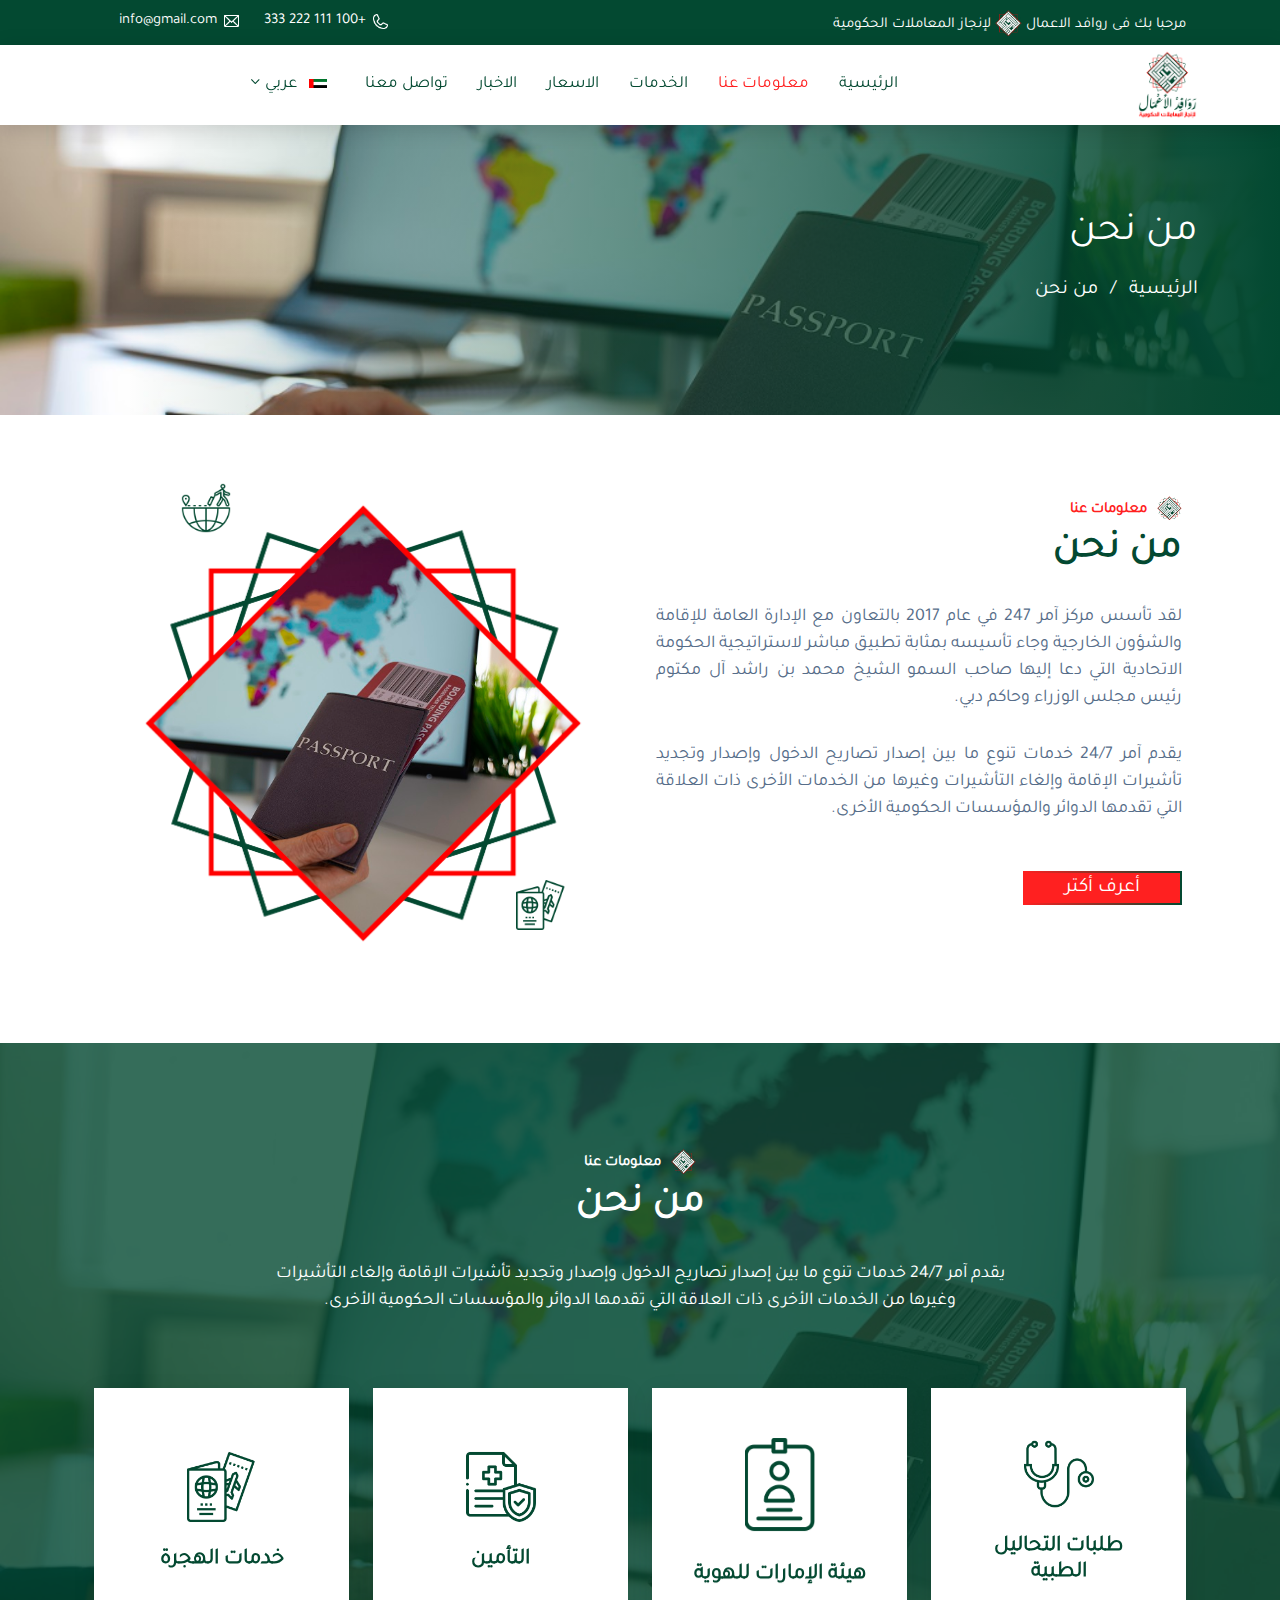
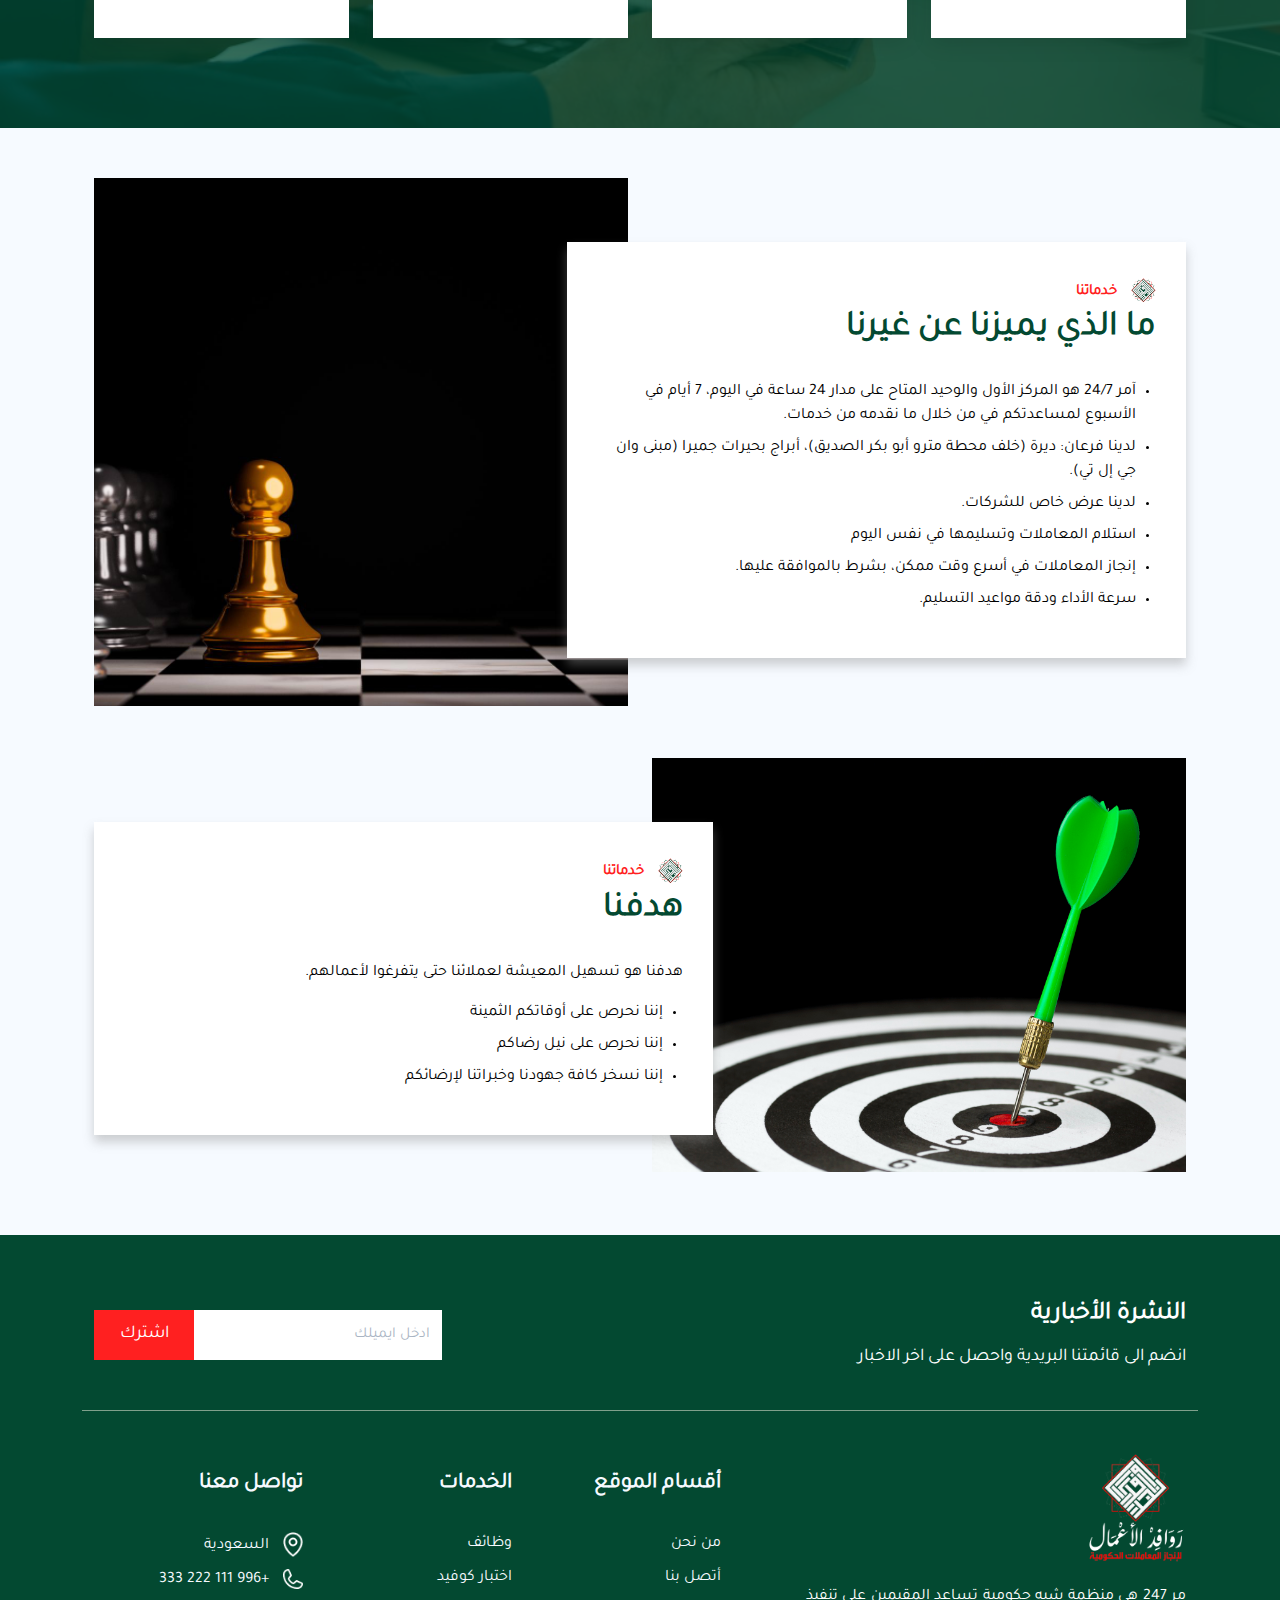
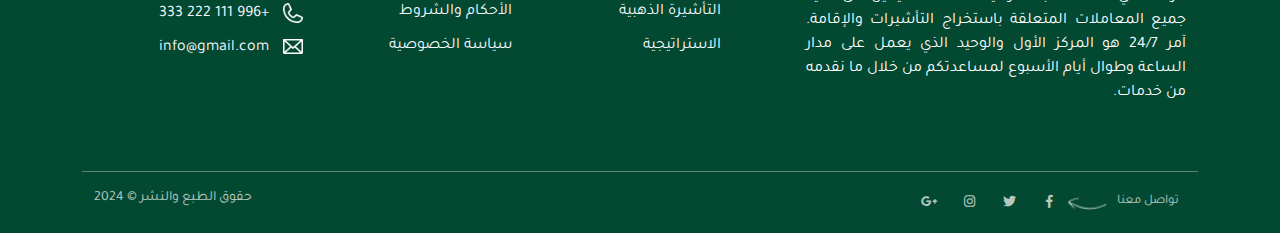
==== about_us.html @ d95cd93e "news , about, sevices and prices  pages" ====
<!DOCTYPE html>
<html lang="ar" dir="rtl">

<head>
    <meta charset="utf-8" />
    <meta http-equiv="X-UA-Compatible" content="IE=edge" />
    <meta name="viewport" content="width=device-width, initial-scale=1" />
    <title> روافد الاعمال | لإنجاز المعاملات الحكومية</title>
    <link rel="shortcut icon" href="assets/images/logo/short-logo.png" />

    <link href="assets/css/bootstrap.min.css" rel="stylesheet" />
    <link href="assets/css/owl.carousel.css" rel="stylesheet" />
    <link href="assets/css/owl.theme.css" rel="stylesheet" />
    <link href="assets/css/owl.transitions.css" rel="stylesheet" />
    <link href="assets/css/all.min.css" rel="stylesheet" />
    <link href="assets/css/animation.css" rel="stylesheet" />

    <link href="assets/css/slider.css" rel="stylesheet" />
    <link href="assets/css/global.css" rel="stylesheet" />
    <link href="assets/css/style.css" rel="stylesheet" />

</head>

<body>
    <!--  header  -->
    <nav class="navbar p-0">
        <div class="top_header">
            <div class="container">
                <div class="row m-0">
                    <div class="col-lg-6 col-md-6">
                        <h4>مرحبا بك فى روافد الاعمال <img src="assets/images/logo/short-logo.png" width="27px" />
                            لإنجاز المعاملات الحكومية</h4>
                    </div>
                    <div class="col-lg-6 col-md-6 contact_header">
                        <ul>
                            <li><a href="tel:+112233445566"><img src="assets/images/icons/phone.png" alt=""> +100 111
                                    222 333 </a></li>
                            <li><a href="mailto:info@gmail.com"><img src="assets/images/icons/envelop.png" alt="">
                                    info@gmail.com </a></li>
                        </ul>
                    </div>
                </div>
            </div>
        </div>
        <div class="col-md-12 navbar-expand-lg sps sps--abv">
            <div class="container p-0">
                <div class="row m-0 align-items-center">
                    <div class="col-12">
                        <button class="navbar-toggler" type="button" data-bs-toggle="collapse"
                            data-bs-target="#navbarNavAltMarkup" aria-controls="navbarSupportedContent"
                            aria-expanded="false" aria-label="Toggle navigation">
                            <span class="navbar-toggler-icon"></span>
                            <span class="navbar-toggler-icon"></span>
                            <span class="navbar-toggler-icon"></span>
                        </button>
                    </div>
                    <div class="col-md-3">
                        <a class="navbar-brand p-0" href="index.html">
                            <img src="assets/images/logo/logo.png" alt="logo" class="logo" />
                        </a>
                    </div>
                    <div class="col-md-9">
                        <div class="collapse navbar-collapse" id="navbarNavAltMarkup">
                            <ul class="navbar-nav">
                                <li class="nav-item">
                                    <a class="nav-link" href="index.html">الرئيسية</a>
                                </li>
                                <li class="nav-item">
                                    <a class="nav-link active" href="about_us.html"> معلومات عنا </a>
                                </li>
                                <li class="nav-item">
                                    <a class="nav-link" href="services.html"> الخدمات </a>
                                </li>
                                <!-- <li class="nav-item">
                                    <a class="nav-link dropdown-toggle" href="services.html" id="navbarDropdown" role="button" aria-haspopup="true" aria-expanded="false">الخدمات</a>
                                    <div class="dropdown-menu p-0" aria-labelledby="navbarDropdown">
                                        <a class="dropdown-item" href="services_category.html">الفئات </a>
                                        <a class="dropdown-item" href="services_category.html">تفاصيل الخدمة </a>
                                    </div>
                                </li> -->
                                <li class="nav-item">
                                    <a class="nav-link" href="prices.html">الاسعار </a>
                                </li>
                                <li class="nav-item">
                                    <a class="nav-link" href="news.html">الاخبار </a>
                                </li>
                                <li class="nav-item">
                                    <a class="nav-link" href="contact.html">تواصل معنا </a>
                                </li>
                                <li class="nav-item">
                                    <a class="nav-link dropdown-toggle" href="services.html" id="navbarDropdown"
                                        role="button" aria-haspopup="true" aria-expanded="false"><img
                                            src="assets/images/ar.png" class="mx-2" width="18px"> عربي</a>
                                    <div class="dropdown-menu p-0" aria-labelledby="navbarDropdown">
                                        <a class="dropdown-item" href=""> <img src="assets/images/ar.png" class="mx-2"
                                                width="18px"> عربي </a>
                                        <a class="dropdown-item" href=""> <img src="assets/images/en.png" class="mx-2"
                                                width="18px"> En </a>
                                    </div>
                                </li>
                            </ul>
                        </div>
                    </div>
                </div>
            </div>
        </div>
    </nav>
    <!-- banner -->
    <section class="banner">
        <div class="container">
            <div class=" text">
                <div class="col-12">
                    <h3>من نحن</h3>
                    <ul>
                        <li><a href="/">الرئيسية</a></li>
                        <li class="px-2">/</li>
                        <li>من نحن</li>
                    </ul>
                </div>
            </div>
        </div>
    </section>
    <!--  about_us -->
    <section class="about_us pt-70 pb-50 wow fadeInUp">
        <div class="container">
            <div class="row m-0 align-items-center">
                <div class="col-lg-6 col-md-7 px-3 Description mb-20">
                    <h6 class="sub_title"> <img src="assets/images/logo/short-logo.png" width="25px" alt="">معلومات عنا
                    </h6>
                    <h3 class="title">من نحن</h3>
                    <p class="text">لقد تأسس مركز آمر 247 في عام 2017 بالتعاون مع الإدارة العامة للإقامة والشؤون
                        الخارجية وجاء تأسيسه بمثابة تطبيق مباشر لاستراتيجية الحكومة الاتحادية التي دعا إليها صاحب السمو
                        الشيخ محمد بن راشد آل مكتوم رئيس مجلس الوزراء وحاكم دبي. </p>
                    <p class="text">يقدم آمر 24/7 خدمات تنوع ما بين إصدار تصاريح الدخول وإصدار وتجديد تأشيرات الإقامة
                        وإلغاء التأشيرات وغيرها من الخدمات الأخرى ذات العلاقة التي تقدمها الدوائر والمؤسسات الحكومية
                        الأخرى.</p>
                    <div class="col-12 p-0 mt-50 mb-30">
                        <a class="btn-color" href="">أعرف أكتر</a>
                    </div>
                </div>
                <div class="col-lg-6 col-md-5 px-4 text-center">
                    <div class="image_about">
                        <div class="banner_shape">
                            <img src="assets/images/icons/immigrant.png" alt="shape image">
                        </div>
                        <div class="banner_shape2">
                            <img src="assets/images/icons/passport.png" alt="shape image">
                        </div>
                        <!-- <div class="all" style="position: relative;">
                            <div class="about-two__image">
                                <img src="assets/images/home/about1.jpg" width="100%" class="img" alt="about">
                            </div>
                            <img src="assets/images/home/fram.png" class="frame_logo" width="100%" alt="">
                        </div> -->

                        <div class="image_logo">
                            <img src="assets/images/home/fram.png" class="frame_logo" width="100%" alt="">

                        </div>
                    </div>

                </div>
            </div>
        </div>
    </section>
    <!-- what_we_do -->
    <section class="what_we_do mt-40">
        <div class="container">
            <div class="row m-0">
                <div class="col-12 text-center">
                    <h6 class="sub_title"> <img src="assets/images/logo/short-logo.png" width="25px" alt="">معلومات عنا
                    </h6>
                    <h3 class="title text-center">من نحن</h3>
                    <p class="text text-center">يقدم آمر 24/7 خدمات تنوع ما بين إصدار تصاريح الدخول وإصدار وتجديد
                        تأشيرات الإقامة وإلغاء التأشيرات وغيرها من الخدمات الأخرى ذات العلاقة التي تقدمها الدوائر
                        والمؤسسات الحكومية الأخرى.</p>
                </div>
            </div>
            <div class="row m-0 mt-40">
                <div class="col-md-3 col-sm-6 col-12 mb-20">
                    <div class="flip-box">
                        <div class="flip-box__layer flip-box__front">
                            <div class="flip-box__layer__overlay">
                                <div class="flip-box__layer__inner">
                                    <img src="assets/images/icons/stethoscope.png" alt="">
                                    <h3 class="flip-box__layer__title"> طلبات التحاليل الطبية </h3>
                                </div>
                            </div>
                        </div>
                        <div class="flip-box__layer flip-box__back">
                            <div class="flip-box__layer__overlay">
                                <div class="flip-box__layer__inner">
                                    <p>
                                        طلبات التحاليل الطبية طلبات التحاليل الطبية طلبات التحاليل الطبية طلبات التحاليل
                                        الطبية
                                    </p>
                                </div>
                            </div>
                        </div>
                    </div>
                </div>
                <div class="col-md-3 col-sm-6 col-12 mb-20">
                    <div class="flip-box">
                        <div class="flip-box__layer flip-box__front">
                            <div class="flip-box__layer__overlay">
                                <div class="flip-box__layer__inner">
                                    <img src="assets/images/icons/identification.png" alt="">
                                    <h3 class="flip-box__layer__title"> هيئة الإمارات للهوية </h3>
                                </div>
                            </div>
                        </div>
                        <div class="flip-box__layer flip-box__back">
                            <div class="flip-box__layer__overlay">
                                <div class="flip-box__layer__inner">
                                    <p>هيئة الإمارات للهوية هيئة الإمارات للهويةهيئة الإمارات للهوية هيئة الإمارات
                                        للهوية هيئة الإمارات للهوية</p>
                                </div>
                            </div>
                        </div>
                    </div>
                </div>
                <div class="col-md-3 col-sm-6 col-12 mb-20">
                    <div class="flip-box">
                        <div class="flip-box__layer flip-box__front">
                            <div class="flip-box__layer__overlay">
                                <div class="flip-box__layer__inner">
                                    <img src="assets/images/icons/health-insurance.png" alt="">
                                    <h3 class="flip-box__layer__title"> التأمين </h3>
                                </div>
                            </div>
                        </div>
                        <div class="flip-box__layer flip-box__back">
                            <div class="flip-box__layer__overlay">
                                <div class="flip-box__layer__inner">
                                    <p>التأمينالتأمين التأمين التأمين التأمين التأمين التأمين التأمين</p>
                                </div>
                            </div>
                        </div>
                    </div>
                </div>
                <div class="col-md-3 col-sm-6 col-12 mb-20">
                    <div class="flip-box">
                        <div class="flip-box__layer flip-box__front">
                            <div class="flip-box__layer__overlay">
                                <div class="flip-box__layer__inner">
                                    <img src="assets/images/icons/passport.png" alt="">
                                    <h3 class="flip-box__layer__title">خدمات الهجرة</h3>
                                </div>
                            </div>
                        </div>
                        <div class="flip-box__layer flip-box__back">
                            <div class="flip-box__layer__overlay">
                                <div class="flip-box__layer__inner">
                                    <p>خدمات الهجرة خدمات الهجرة خدمات الهجرة خدمات الهجرة خدمات الهجرة خدمات الهجرة</p>
                                </div>
                            </div>
                        </div>
                    </div>
                </div>
            </div>
        </div>
    </section>
     <!--  delivery_service -->
     <section class="delivery_service right pt-50 pb-50">
        <div class="container">
            <div class="row m-0">
                <div class="col-md-6 ">
                    <div class="text_side">
                        <h6 class="sub_title"><img src="assets/images/logo/short-logo.png" width="25px" alt=""> خدماتنا
                        </h6>
                        <h3 class="title">ما الذي يميزنا عن غيرنا</h3>
                        <ul>
                            <li>آمر 24/7 هو المركز الأول والوحيد المتاح على مدار 24 ساعة في اليوم، 7 أيام في الأسبوع لمساعدتكم في من خلال ما نقدمه من خدمات.</li>
                            <li> لدينا فرعان: ديرة (خلف محطة مترو أبو بكر الصديق)، أبراج بحيرات جميرا (مبنى وان جي إل تي). </li>
                            <li> لدينا عرض خاص للشركات.  </li>
                            <li> استلام المعاملات وتسليمها في نفس اليوم </li>
                            <li>إنجاز المعاملات في أسرع وقت ممكن، بشرط بالموافقة عليها. </li>
                            <li>سرعة الأداء ودقة مواعيد التسليم.</li>
                        </ul>
                    </div>
                </div>
                <div class="col-md-6 right_img">
                    <img src="assets/images/home/best.jpg" width="100%" alt="">
                </div>
            </div>
        </div>
    </section>
     <!--  Vision  -->
     <section class="delivery_service pt-50 pb-100">
        <div class="container">
            <div class="row m-0">   
                <div class="col-md-6 right_img">
                    <img src="assets/images/home/vision.jpg" width="100%" alt="">
                </div>             
                <div class="col-md-6 ">
                    <div class="text_side">
                        <h6 class="sub_title"><img src="assets/images/logo/short-logo.png" width="25px" alt=""> خدماتنا
                        </h6>
                        <h3 class="title"> هدفنا </h3>
                        <p>هدفنا هو تسهيل المعيشة لعملائنا حتى يتفرغوا لأعمالهم.</p>
                        <ul>
                            <li>إننا نحرص على أوقاتكم الثمينة</li>
                            <li> إننا نحرص على نيل رضاكم </li>
                            <li> إننا نسخر كافة جهودنا وخبراتنا لإرضائكم </li>
                        </ul>
                    </div>
                </div>
            </div>
        </div>
    </section>
    <!-- footer -->
    <footer>
        <div class="container pb-30">
            <div class="row m-0 subscribe">
                <div class="col-lg-6 col-md-6 mt-10">
                    <h3>النشرة الأخبارية</h3>
                    <h6>انضم الى قائمتنا البريدية واحصل على اخر الاخبار</h6>
                </div>
                <div class="col-lg-4 col-md-6">
                    <form action="">
                        <div class="form-group d-flex align-items-center">
                            <input type="email" class="form-control" placeholder="ادخل ايميلك">
                            <input type="submit" name="" id="" class="submit_btn" value="اشترك">
                        </div>
                    </form>
                </div>
            </div>
            <div class="row m-0 pt-40">
                <div class="col-lg-5 col-12 box">
                    <img src="assets/images/logo/logo-wh.png" class="mb-20" width="100px" alt="footer_logo" />
                    <p>مر 247 هي منظمة شبه حكومية تساعد المقيمين على تنفيذ جميع المعاملات المتعلقة باستخراج التأشيرات
                        والإقامة. آمر 24/7 هو المركز الأول والوحيد الذي يعمل على مدار الساعة وطوال أيام الأسبوع
                        لمساعدتكم من خلال ما نقدمه من خدمات. </p>
                </div>
                <div class="col-lg-7 col-12 row">
                    <div class="box col-md-4 mt-20">
                        <h4>أقسام الموقع</h4>
                        <ul class="list-unstyled">
                            <li><a href="#">من نحن </a></li>
                            <li><a href="#"> أتصل بنا </a></li>
                            <li><a href="">التأشيرة الذهبية </a></li>
                            <li><a href=""> الاستراتيجية </a></li>
                        </ul>
                    </div>
                    <div class="box col-md-4 mt-20">
                        <h4> الخدمات </h4>
                        <ul class="list-unstyled">
                            <li><a href="#"> وظائف </a></li>
                            <li><a href="#">اختبار كوفيد </a></li>
                            <li><a href="">الأحكام والشروط </a></li>
                            <li><a href="">سياسة الخصوصية </a></li>
                        </ul>
                    </div>
                    <div class="col-md-4 box mt-20">
                        <h4> تواصل معنا </h4>
                        <ul class=" list-unstyled">
                            <li>
                                <a href="" target="_blank"><img src="assets/images/icons/location.png" width="20px"
                                        alt=""> السعودية</a>
                            </li>
                            <li>
                                <a href="" target="_blank"><img src="assets/images/icons/phone.png" width="20px" alt="">
                                    +996 111 222 333</a>
                            </li>
                            <li>
                                <a href="" target="_blank"><img src="assets/images/icons/phone.png" width="20px" alt="">
                                    +996 111 222 333</a>
                            </li>
                            <li>
                                <a href="" target="_blank"><img src="assets/images/icons/envelop.png" width="20px" s
                                        alt=""> info@gmail.com</a>
                            </li>
                        </ul>
                    </div>
                </div>
            </div>
        </div>
        <div class="container">
            <div class="row m-0 copy-right">
                <div class="col-md-6">
                    <p>تواصل معنا </p>
                    <ul class="list-social m-0">
                        <li class="icon facebook-icon">
                            <a href="" target="_blank"><i class="fab fa-facebook-f"></i></a>
                        </li>
                        <li class="icon twitter-icon">
                            <a href="" target="_blank"><i class="fab fa-twitter"></i></a>
                        </li>
                        <li class="icon instagram-icon">
                            <a href="" target="_blank"><i class="fab fa-instagram"></i></a>
                        </li>
                        <li class="icon google-icon">
                            <a href=""><i class="fab fa-google-plus-g"></i></a>
                        </li>
                    </ul>
                </div>
                <div class="col-md-6 text-end">
                    <span> حقوق الطبع والنشر © 2024</span>
                </div>
            </div>
        </div>
    </footer>


    <script src="assets/js/jquery-3.6.4.min.js"></script>
    <script src="assets/js/popper.js"></script>
    <script src="assets/js/bootstrap.min.js"></script>
    <script src="assets/js/owl.carousel.min.js"></script>
    <script src="assets/js/scrollPosStyler.min.js"></script>
    <!-- animation -->
    <script src="assets/js/wow.min.js"></script>
    <script src="assets/js/custom.js"></script>



</body>

</html>
---- assets/css/animation.css ----
@charset "UTF-8";/*!
Animate.css - http://daneden.me/animate
Licensed under the MIT license - http://opensource.org/licenses/MIT

Copyright (c) 2013 Daniel Eden
*/.animated{-webkit-animation-duration:1s;animation-duration:1s;-webkit-animation-fill-mode:both;animation-fill-mode:both}.animated.infinite{-webkit-animation-iteration-count:infinite;animation-iteration-count:infinite}.animated.hinge{-webkit-animation-duration:2s;animation-duration:2s}@-webkit-keyframes bounce{0%,100%,20%,53%,80%{-webkit-transition-timing-function:cubic-bezier(0.215,.61,.355,1);transition-timing-function:cubic-bezier(0.215,.61,.355,1);-webkit-transform:translate3d(0,0,0);transform:translate3d(0,0,0)}40%,43%{-webkit-transition-timing-function:cubic-bezier(0.755,.050,.855,.060);transition-timing-function:cubic-bezier(0.755,.050,.855,.060);-webkit-transform:translate3d(0,-30px,0);transform:translate3d(0,-30px,0)}70%{-webkit-transition-timing-function:cubic-bezier(0.755,.050,.855,.060);transition-timing-function:cubic-bezier(0.755,.050,.855,.060);-webkit-transform:translate3d(0,-15px,0);transform:translate3d(0,-15px,0)}90%{-webkit-transform:translate3d(0,-4px,0);transform:translate3d(0,-4px,0)}}@keyframes bounce{0%,100%,20%,53%,80%{-webkit-transition-timing-function:cubic-bezier(0.215,.61,.355,1);transition-timing-function:cubic-bezier(0.215,.61,.355,1);-webkit-transform:translate3d(0,0,0);-ms-transform:translate3d(0,0,0);transform:translate3d(0,0,0)}40%,43%{-webkit-transition-timing-function:cubic-bezier(0.755,.050,.855,.060);transition-timing-function:cubic-bezier(0.755,.050,.855,.060);-webkit-transform:translate3d(0,-30px,0);-ms-transform:translate3d(0,-30px,0);transform:translate3d(0,-30px,0)}70%{-webkit-transition-timing-function:cubic-bezier(0.755,.050,.855,.060);transition-timing-function:cubic-bezier(0.755,.050,.855,.060);-webkit-transform:translate3d(0,-15px,0);-ms-transform:translate3d(0,-15px,0);transform:translate3d(0,-15px,0)}90%{-webkit-transform:translate3d(0,-4px,0);-ms-transform:translate3d(0,-4px,0);transform:translate3d(0,-4px,0)}}.bounce{-webkit-animation-name:bounce;animation-name:bounce;-webkit-transform-origin:center bottom;-ms-transform-origin:center bottom;transform-origin:center bottom}@-webkit-keyframes flash{0%,100%,50%{opacity:1}25%,75%{opacity:0}}@keyframes flash{0%,100%,50%{opacity:1}25%,75%{opacity:0}}.flash{-webkit-animation-name:flash;animation-name:flash}@-webkit-keyframes pulse{0%{-webkit-transform:scale3d(1,1,1);transform:scale3d(1,1,1)}50%{-webkit-transform:scale3d(1.05,1.05,1.05);transform:scale3d(1.05,1.05,1.05)}100%{-webkit-transform:scale3d(1,1,1);transform:scale3d(1,1,1)}}@keyframes pulse{0%{-webkit-transform:scale3d(1,1,1);-ms-transform:scale3d(1,1,1);transform:scale3d(1,1,1)}50%{-webkit-transform:scale3d(1.05,1.05,1.05);-ms-transform:scale3d(1.05,1.05,1.05);transform:scale3d(1.05,1.05,1.05)}100%{-webkit-transform:scale3d(1,1,1);-ms-transform:scale3d(1,1,1);transform:scale3d(1,1,1)}}.pulse{-webkit-animation-name:pulse;animation-name:pulse}@-webkit-keyframes rubberBand{0%{-webkit-transform:scale3d(1,1,1);transform:scale3d(1,1,1)}30%{-webkit-transform:scale3d(1.25,.75,1);transform:scale3d(1.25,.75,1)}40%{-webkit-transform:scale3d(0.75,1.25,1);transform:scale3d(0.75,1.25,1)}50%{-webkit-transform:scale3d(1.15,.85,1);transform:scale3d(1.15,.85,1)}65%{-webkit-transform:scale3d(.95,1.05,1);transform:scale3d(.95,1.05,1)}75%{-webkit-transform:scale3d(1.05,.95,1);transform:scale3d(1.05,.95,1)}100%{-webkit-transform:scale3d(1,1,1);transform:scale3d(1,1,1)}}@keyframes rubberBand{0%{-webkit-transform:scale3d(1,1,1);-ms-transform:scale3d(1,1,1);transform:scale3d(1,1,1)}30%{-webkit-transform:scale3d(1.25,.75,1);-ms-transform:scale3d(1.25,.75,1);transform:scale3d(1.25,.75,1)}40%{-webkit-transform:scale3d(0.75,1.25,1);-ms-transform:scale3d(0.75,1.25,1);transform:scale3d(0.75,1.25,1)}50%{-webkit-transform:scale3d(1.15,.85,1);-ms-transform:scale3d(1.15,.85,1);transform:scale3d(1.15,.85,1)}65%{-webkit-transform:scale3d(.95,1.05,1);-ms-transform:scale3d(.95,1.05,1);transform:scale3d(.95,1.05,1)}75%{-webkit-transform:scale3d(1.05,.95,1);-ms-transform:scale3d(1.05,.95,1);transform:scale3d(1.05,.95,1)}100%{-webkit-transform:scale3d(1,1,1);-ms-transform:scale3d(1,1,1);transform:scale3d(1,1,1)}}.rubberBand{-webkit-animation-name:rubberBand;animation-name:rubberBand}@-webkit-keyframes shake{0%,100%{-webkit-transform:translate3d(0,0,0);transform:translate3d(0,0,0)}10%,30%,50%,70%,90%{-webkit-transform:translate3d(-10px,0,0);transform:translate3d(-10px,0,0)}20%,40%,60%,80%{-webkit-transform:translate3d(10px,0,0);transform:translate3d(10px,0,0)}}@keyframes shake{0%,100%{-webkit-transform:translate3d(0,0,0);-ms-transform:translate3d(0,0,0);transform:translate3d(0,0,0)}10%,30%,50%,70%,90%{-webkit-transform:translate3d(-10px,0,0);-ms-transform:translate3d(-10px,0,0);transform:translate3d(-10px,0,0)}20%,40%,60%,80%{-webkit-transform:translate3d(10px,0,0);-ms-transform:translate3d(10px,0,0);transform:translate3d(10px,0,0)}}.shake{-webkit-animation-name:shake;animation-name:shake}@-webkit-keyframes swing{20%{-webkit-transform:rotate3d(0,0,1,15deg);transform:rotate3d(0,0,1,15deg)}40%{-webkit-transform:rotate3d(0,0,1,-10deg);transform:rotate3d(0,0,1,-10deg)}60%{-webkit-transform:rotate3d(0,0,1,5deg);transform:rotate3d(0,0,1,5deg)}80%{-webkit-transform:rotate3d(0,0,1,-5deg);transform:rotate3d(0,0,1,-5deg)}100%{-webkit-transform:rotate3d(0,0,1,0deg);transform:rotate3d(0,0,1,0deg)}}@keyframes swing{20%{-webkit-transform:rotate3d(0,0,1,15deg);-ms-transform:rotate3d(0,0,1,15deg);transform:rotate3d(0,0,1,15deg)}40%{-webkit-transform:rotate3d(0,0,1,-10deg);-ms-transform:rotate3d(0,0,1,-10deg);transform:rotate3d(0,0,1,-10deg)}60%{-webkit-transform:rotate3d(0,0,1,5deg);-ms-transform:rotate3d(0,0,1,5deg);transform:rotate3d(0,0,1,5deg)}80%{-webkit-transform:rotate3d(0,0,1,-5deg);-ms-transform:rotate3d(0,0,1,-5deg);transform:rotate3d(0,0,1,-5deg)}100%{-webkit-transform:rotate3d(0,0,1,0deg);-ms-transform:rotate3d(0,0,1,0deg);transform:rotate3d(0,0,1,0deg)}}.swing{-webkit-transform-origin:top center;-ms-transform-origin:top center;transform-origin:top center;-webkit-animation-name:swing;animation-name:swing}@-webkit-keyframes tada{0%{-webkit-transform:scale3d(1,1,1);transform:scale3d(1,1,1)}10%,20%{-webkit-transform:scale3d(.9,.9,.9) rotate3d(0,0,1,-3deg);transform:scale3d(.9,.9,.9) rotate3d(0,0,1,-3deg)}30%,50%,70%,90%{-webkit-transform:scale3d(1.1,1.1,1.1) rotate3d(0,0,1,3deg);transform:scale3d(1.1,1.1,1.1) rotate3d(0,0,1,3deg)}40%,60%,80%{-webkit-transform:scale3d(1.1,1.1,1.1) rotate3d(0,0,1,-3deg);transform:scale3d(1.1,1.1,1.1) rotate3d(0,0,1,-3deg)}100%{-webkit-transform:scale3d(1,1,1);transform:scale3d(1,1,1)}}@keyframes tada{0%{-webkit-transform:scale3d(1,1,1);-ms-transform:scale3d(1,1,1);transform:scale3d(1,1,1)}10%,20%{-webkit-transform:scale3d(.9,.9,.9) rotate3d(0,0,1,-3deg);-ms-transform:scale3d(.9,.9,.9) rotate3d(0,0,1,-3deg);transform:scale3d(.9,.9,.9) rotate3d(0,0,1,-3deg)}30%,50%,70%,90%{-webkit-transform:scale3d(1.1,1.1,1.1) rotate3d(0,0,1,3deg);-ms-transform:scale3d(1.1,1.1,1.1) rotate3d(0,0,1,3deg);transform:scale3d(1.1,1.1,1.1) rotate3d(0,0,1,3deg)}40%,60%,80%{-webkit-transform:scale3d(1.1,1.1,1.1) rotate3d(0,0,1,-3deg);-ms-transform:scale3d(1.1,1.1,1.1) rotate3d(0,0,1,-3deg);transform:scale3d(1.1,1.1,1.1) rotate3d(0,0,1,-3deg)}100%{-webkit-transform:scale3d(1,1,1);-ms-transform:scale3d(1,1,1);transform:scale3d(1,1,1)}}.tada{-webkit-animation-name:tada;animation-name:tada}@-webkit-keyframes wobble{0%{-webkit-transform:none;transform:none}15%{-webkit-transform:translate3d(-25%,0,0) rotate3d(0,0,1,-5deg);transform:translate3d(-25%,0,0) rotate3d(0,0,1,-5deg)}30%{-webkit-transform:translate3d(20%,0,0) rotate3d(0,0,1,3deg);transform:translate3d(20%,0,0) rotate3d(0,0,1,3deg)}45%{-webkit-transform:translate3d(-15%,0,0) rotate3d(0,0,1,-3deg);transform:translate3d(-15%,0,0) rotate3d(0,0,1,-3deg)}60%{-webkit-transform:translate3d(10%,0,0) rotate3d(0,0,1,2deg);transform:translate3d(10%,0,0) rotate3d(0,0,1,2deg)}75%{-webkit-transform:translate3d(-5%,0,0) rotate3d(0,0,1,-1deg);transform:translate3d(-5%,0,0) rotate3d(0,0,1,-1deg)}100%{-webkit-transform:none;transform:none}}@keyframes wobble{0%{-webkit-transform:none;-ms-transform:none;transform:none}15%{-webkit-transform:translate3d(-25%,0,0) rotate3d(0,0,1,-5deg);-ms-transform:translate3d(-25%,0,0) rotate3d(0,0,1,-5deg);transform:translate3d(-25%,0,0) rotate3d(0,0,1,-5deg)}30%{-webkit-transform:translate3d(20%,0,0) rotate3d(0,0,1,3deg);-ms-transform:translate3d(20%,0,0) rotate3d(0,0,1,3deg);transform:translate3d(20%,0,0) rotate3d(0,0,1,3deg)}45%{-webkit-transform:translate3d(-15%,0,0) rotate3d(0,0,1,-3deg);-ms-transform:translate3d(-15%,0,0) rotate3d(0,0,1,-3deg);transform:translate3d(-15%,0,0) rotate3d(0,0,1,-3deg)}60%{-webkit-transform:translate3d(10%,0,0) rotate3d(0,0,1,2deg);-ms-transform:translate3d(10%,0,0) rotate3d(0,0,1,2deg);transform:translate3d(10%,0,0) rotate3d(0,0,1,2deg)}75%{-webkit-transform:translate3d(-5%,0,0) rotate3d(0,0,1,-1deg);-ms-transform:translate3d(-5%,0,0) rotate3d(0,0,1,-1deg);transform:translate3d(-5%,0,0) rotate3d(0,0,1,-1deg)}100%{-webkit-transform:none;-ms-transform:none;transform:none}}.wobble{-webkit-animation-name:wobble;animation-name:wobble}@-webkit-keyframes bounceIn{0%,100%,20%,40%,60%,80%{-webkit-transition-timing-function:cubic-bezier(0.215,.61,.355,1);transition-timing-function:cubic-bezier(0.215,.61,.355,1)}0%{opacity:0;-webkit-transform:scale3d(.3,.3,.3);transform:scale3d(.3,.3,.3)}20%{-webkit-transform:scale3d(1.1,1.1,1.1);transform:scale3d(1.1,1.1,1.1)}40%{-webkit-transform:scale3d(.9,.9,.9);transform:scale3d(.9,.9,.9)}60%{opacity:1;-webkit-transform:scale3d(1.03,1.03,1.03);transform:scale3d(1.03,1.03,1.03)}80%{-webkit-transform:scale3d(.97,.97,.97);transform:scale3d(.97,.97,.97)}100%{opacity:1;-webkit-transform:scale3d(1,1,1);transform:scale3d(1,1,1)}}@keyframes bounceIn{0%,100%,20%,40%,60%,80%{-webkit-transition-timing-function:cubic-bezier(0.215,.61,.355,1);transition-timing-function:cubic-bezier(0.215,.61,.355,1)}0%{opacity:0;-webkit-transform:scale3d(.3,.3,.3);-ms-transform:scale3d(.3,.3,.3);transform:scale3d(.3,.3,.3)}20%{-webkit-transform:scale3d(1.1,1.1,1.1);-ms-transform:scale3d(1.1,1.1,1.1);transform:scale3d(1.1,1.1,1.1)}40%{-webkit-transform:scale3d(.9,.9,.9);-ms-transform:scale3d(.9,.9,.9);transform:scale3d(.9,.9,.9)}60%{opacity:1;-webkit-transform:scale3d(1.03,1.03,1.03);-ms-transform:scale3d(1.03,1.03,1.03);transform:scale3d(1.03,1.03,1.03)}80%{-webkit-transform:scale3d(.97,.97,.97);-ms-transform:scale3d(.97,.97,.97);transform:scale3d(.97,.97,.97)}100%{opacity:1;-webkit-transform:scale3d(1,1,1);-ms-transform:scale3d(1,1,1);transform:scale3d(1,1,1)}}.bounceIn{-webkit-animation-name:bounceIn;animation-name:bounceIn;-webkit-animation-duration:.75s;animation-duration:.75s}@-webkit-keyframes bounceInDown{0%,100%,60%,75%,90%{-webkit-transition-timing-function:cubic-bezier(0.215,.61,.355,1);transition-timing-function:cubic-bezier(0.215,.61,.355,1)}0%{opacity:0;-webkit-transform:translate3d(0,-3000px,0);transform:translate3d(0,-3000px,0)}60%{opacity:1;-webkit-transform:translate3d(0,25px,0);transform:translate3d(0,25px,0)}75%{-webkit-transform:translate3d(0,-10px,0);transform:translate3d(0,-10px,0)}90%{-webkit-transform:translate3d(0,5px,0);transform:translate3d(0,5px,0)}100%{-webkit-transform:none;transform:none}}@keyframes bounceInDown{0%,100%,60%,75%,90%{-webkit-transition-timing-function:cubic-bezier(0.215,.61,.355,1);transition-timing-function:cubic-bezier(0.215,.61,.355,1)}0%{opacity:0;-webkit-transform:translate3d(0,-3000px,0);-ms-transform:translate3d(0,-3000px,0);transform:translate3d(0,-3000px,0)}60%{opacity:1;-webkit-transform:translate3d(0,25px,0);-ms-transform:translate3d(0,25px,0);transform:translate3d(0,25px,0)}75%{-webkit-transform:translate3d(0,-10px,0);-ms-transform:translate3d(0,-10px,0);transform:translate3d(0,-10px,0)}90%{-webkit-transform:translate3d(0,5px,0);-ms-transform:translate3d(0,5px,0);transform:translate3d(0,5px,0)}100%{-webkit-transform:none;-ms-transform:none;transform:none}}.bounceInDown{-webkit-animation-name:bounceInDown;animation-name:bounceInDown}@-webkit-keyframes bounceInLeft{0%,100%,60%,75%,90%{-webkit-transition-timing-function:cubic-bezier(0.215,.61,.355,1);transition-timing-function:cubic-bezier(0.215,.61,.355,1)}0%{opacity:0;-webkit-transform:translate3d(-3000px,0,0);transform:translate3d(-3000px,0,0)}60%{opacity:1;-webkit-transform:translate3d(25px,0,0);transform:translate3d(25px,0,0)}75%{-webkit-transform:translate3d(-10px,0,0);transform:translate3d(-10px,0,0)}90%{-webkit-transform:translate3d(5px,0,0);transform:translate3d(5px,0,0)}100%{-webkit-transform:none;transform:none}}@keyframes bounceInLeft{0%,100%,60%,75%,90%{-webkit-transition-timing-function:cubic-bezier(0.215,.61,.355,1);transition-timing-function:cubic-bezier(0.215,.61,.355,1)}0%{opacity:0;-webkit-transform:translate3d(-3000px,0,0);-ms-transform:translate3d(-3000px,0,0);transform:translate3d(-3000px,0,0)}60%{opacity:1;-webkit-transform:translate3d(25px,0,0);-ms-transform:translate3d(25px,0,0);transform:translate3d(25px,0,0)}75%{-webkit-transform:translate3d(-10px,0,0);-ms-transform:translate3d(-10px,0,0);transform:translate3d(-10px,0,0)}90%{-webkit-transform:translate3d(5px,0,0);-ms-transform:translate3d(5px,0,0);transform:translate3d(5px,0,0)}100%{-webkit-transform:none;-ms-transform:none;transform:none}}.bounceInLeft{-webkit-animation-name:bounceInLeft;animation-name:bounceInLeft}@-webkit-keyframes bounceInRight{0%,100%,60%,75%,90%{-webkit-transition-timing-function:cubic-bezier(0.215,.61,.355,1);transition-timing-function:cubic-bezier(0.215,.61,.355,1)}0%{opacity:0;-webkit-transform:translate3d(3000px,0,0);transform:translate3d(3000px,0,0)}60%{opacity:1;-webkit-transform:translate3d(-25px,0,0);transform:translate3d(-25px,0,0)}75%{-webkit-transform:translate3d(10px,0,0);transform:translate3d(10px,0,0)}90%{-webkit-transform:translate3d(-5px,0,0);transform:translate3d(-5px,0,0)}100%{-webkit-transform:none;transform:none}}@keyframes bounceInRight{0%,100%,60%,75%,90%{-webkit-transition-timing-function:cubic-bezier(0.215,.61,.355,1);transition-timing-function:cubic-bezier(0.215,.61,.355,1)}0%{opacity:0;-webkit-transform:translate3d(3000px,0,0);-ms-transform:translate3d(3000px,0,0);transform:translate3d(3000px,0,0)}60%{opacity:1;-webkit-transform:translate3d(-25px,0,0);-ms-transform:translate3d(-25px,0,0);transform:translate3d(-25px,0,0)}75%{-webkit-transform:translate3d(10px,0,0);-ms-transform:translate3d(10px,0,0);transform:translate3d(10px,0,0)}90%{-webkit-transform:translate3d(-5px,0,0);-ms-transform:translate3d(-5px,0,0);transform:translate3d(-5px,0,0)}100%{-webkit-transform:none;-ms-transform:none;transform:none}}.bounceInRight{-webkit-animation-name:bounceInRight;animation-name:bounceInRight}@-webkit-keyframes bounceInUp{0%,100%,60%,75%,90%{-webkit-transition-timing-function:cubic-bezier(0.215,.61,.355,1);transition-timing-function:cubic-bezier(0.215,.61,.355,1)}0%{opacity:0;-webkit-transform:translate3d(0,3000px,0);transform:translate3d(0,3000px,0)}60%{opacity:1;-webkit-transform:translate3d(0,-20px,0);transform:translate3d(0,-20px,0)}75%{-webkit-transform:translate3d(0,10px,0);transform:translate3d(0,10px,0)}90%{-webkit-transform:translate3d(0,-5px,0);transform:translate3d(0,-5px,0)}100%{-webkit-transform:translate3d(0,0,0);transform:translate3d(0,0,0)}}@keyframes bounceInUp{0%,100%,60%,75%,90%{-webkit-transition-timing-function:cubic-bezier(0.215,.61,.355,1);transition-timing-function:cubic-bezier(0.215,.61,.355,1)}0%{opacity:0;-webkit-transform:translate3d(0,3000px,0);-ms-transform:translate3d(0,3000px,0);transform:translate3d(0,3000px,0)}60%{opacity:1;-webkit-transform:translate3d(0,-20px,0);-ms-transform:translate3d(0,-20px,0);transform:translate3d(0,-20px,0)}75%{-webkit-transform:translate3d(0,10px,0);-ms-transform:translate3d(0,10px,0);transform:translate3d(0,10px,0)}90%{-webkit-transform:translate3d(0,-5px,0);-ms-transform:translate3d(0,-5px,0);transform:translate3d(0,-5px,0)}100%{-webkit-transform:translate3d(0,0,0);-ms-transform:translate3d(0,0,0);transform:translate3d(0,0,0)}}.bounceInUp{-webkit-animation-name:bounceInUp;animation-name:bounceInUp}@-webkit-keyframes bounceOut{20%{-webkit-transform:scale3d(.9,.9,.9);transform:scale3d(.9,.9,.9)}50%,55%{opacity:1;-webkit-transform:scale3d(1.1,1.1,1.1);transform:scale3d(1.1,1.1,1.1)}100%{opacity:0;-webkit-transform:scale3d(.3,.3,.3);transform:scale3d(.3,.3,.3)}}@keyframes bounceOut{20%{-webkit-transform:scale3d(.9,.9,.9);-ms-transform:scale3d(.9,.9,.9);transform:scale3d(.9,.9,.9)}50%,55%{opacity:1;-webkit-transform:scale3d(1.1,1.1,1.1);-ms-transform:scale3d(1.1,1.1,1.1);transform:scale3d(1.1,1.1,1.1)}100%{opacity:0;-webkit-transform:scale3d(.3,.3,.3);-ms-transform:scale3d(.3,.3,.3);transform:scale3d(.3,.3,.3)}}.bounceOut{-webkit-animation-name:bounceOut;animation-name:bounceOut;-webkit-animation-duration:.75s;animation-duration:.75s}@-webkit-keyframes bounceOutDown{20%{-webkit-transform:translate3d(0,10px,0);transform:translate3d(0,10px,0)}40%,45%{opacity:1;-webkit-transform:translate3d(0,-20px,0);transform:translate3d(0,-20px,0)}100%{opacity:0;-webkit-transform:translate3d(0,2000px,0);transform:translate3d(0,2000px,0)}}@keyframes bounceOutDown{20%{-webkit-transform:translate3d(0,10px,0);-ms-transform:translate3d(0,10px,0);transform:translate3d(0,10px,0)}40%,45%{opacity:1;-webkit-transform:translate3d(0,-20px,0);-ms-transform:translate3d(0,-20px,0);transform:translate3d(0,-20px,0)}100%{opacity:0;-webkit-transform:translate3d(0,2000px,0);-ms-transform:translate3d(0,2000px,0);transform:translate3d(0,2000px,0)}}.bounceOutDown{-webkit-animation-name:bounceOutDown;animation-name:bounceOutDown}@-webkit-keyframes bounceOutLeft{20%{opacity:1;-webkit-transform:translate3d(20px,0,0);transform:translate3d(20px,0,0)}100%{opacity:0;-webkit-transform:translate3d(-2000px,0,0);transform:translate3d(-2000px,0,0)}}@keyframes bounceOutLeft{20%{opacity:1;-webkit-transform:translate3d(20px,0,0);-ms-transform:translate3d(20px,0,0);transform:translate3d(20px,0,0)}100%{opacity:0;-webkit-transform:translate3d(-2000px,0,0);-ms-transform:translate3d(-2000px,0,0);transform:translate3d(-2000px,0,0)}}.bounceOutLeft{-webkit-animation-name:bounceOutLeft;animation-name:bounceOutLeft}@-webkit-keyframes bounceOutRight{20%{opacity:1;-webkit-transform:translate3d(-20px,0,0);transform:translate3d(-20px,0,0)}100%{opacity:0;-webkit-transform:translate3d(2000px,0,0);transform:translate3d(2000px,0,0)}}@keyframes bounceOutRight{20%{opacity:1;-webkit-transform:translate3d(-20px,0,0);-ms-transform:translate3d(-20px,0,0);transform:translate3d(-20px,0,0)}100%{opacity:0;-webkit-transform:translate3d(2000px,0,0);-ms-transform:translate3d(2000px,0,0);transform:translate3d(2000px,0,0)}}.bounceOutRight{-webkit-animation-name:bounceOutRight;animation-name:bounceOutRight}@-webkit-keyframes bounceOutUp{20%{-webkit-transform:translate3d(0,-10px,0);transform:translate3d(0,-10px,0)}40%,45%{opacity:1;-webkit-transform:translate3d(0,20px,0);transform:translate3d(0,20px,0)}100%{opacity:0;-webkit-transform:translate3d(0,-2000px,0);transform:translate3d(0,-2000px,0)}}@keyframes bounceOutUp{20%{-webkit-transform:translate3d(0,-10px,0);-ms-transform:translate3d(0,-10px,0);transform:translate3d(0,-10px,0)}40%,45%{opacity:1;-webkit-transform:translate3d(0,20px,0);-ms-transform:translate3d(0,20px,0);transform:translate3d(0,20px,0)}100%{opacity:0;-webkit-transform:translate3d(0,-2000px,0);-ms-transform:translate3d(0,-2000px,0);transform:translate3d(0,-2000px,0)}}.bounceOutUp{-webkit-animation-name:bounceOutUp;animation-name:bounceOutUp}@-webkit-keyframes fadeIn{0%{opacity:0}100%{opacity:1}}@keyframes fadeIn{0%{opacity:0}100%{opacity:1}}.fadeIn{-webkit-animation-name:fadeIn;animation-name:fadeIn}@-webkit-keyframes fadeInDown{0%{opacity:0;-webkit-transform:translate3d(0,-100%,0);transform:translate3d(0,-100%,0)}100%{opacity:1;-webkit-transform:none;transform:none}}@keyframes fadeInDown{0%{opacity:0;-webkit-transform:translate3d(0,-100%,0);-ms-transform:translate3d(0,-100%,0);transform:translate3d(0,-100%,0)}100%{opacity:1;-webkit-transform:none;-ms-transform:none;transform:none}}.fadeInDown{-webkit-animation-name:fadeInDown;animation-name:fadeInDown}@-webkit-keyframes fadeInDownBig{0%{opacity:0;-webkit-transform:translate3d(0,-2000px,0);transform:translate3d(0,-2000px,0)}100%{opacity:1;-webkit-transform:none;transform:none}}@keyframes fadeInDownBig{0%{opacity:0;-webkit-transform:translate3d(0,-2000px,0);-ms-transform:translate3d(0,-2000px,0);transform:translate3d(0,-2000px,0)}100%{opacity:1;-webkit-transform:none;-ms-transform:none;transform:none}}.fadeInDownBig{-webkit-animation-name:fadeInDownBig;animation-name:fadeInDownBig}@-webkit-keyframes fadeInLeft{0%{opacity:0;-webkit-transform:translate3d(-100%,0,0);transform:translate3d(-100%,0,0)}100%{opacity:1;-webkit-transform:none;transform:none}}@keyframes fadeInLeft{0%{opacity:0;-webkit-transform:translate3d(-100%,0,0);-ms-transform:translate3d(-100%,0,0);transform:translate3d(-100%,0,0)}100%{opacity:1;-webkit-transform:none;-ms-transform:none;transform:none}}.fadeInLeft{-webkit-animation-name:fadeInLeft;animation-name:fadeInLeft}@-webkit-keyframes fadeInLeftBig{0%{opacity:0;-webkit-transform:translate3d(-2000px,0,0);transform:translate3d(-2000px,0,0)}100%{opacity:1;-webkit-transform:none;transform:none}}@keyframes fadeInLeftBig{0%{opacity:0;-webkit-transform:translate3d(-2000px,0,0);-ms-transform:translate3d(-2000px,0,0);transform:translate3d(-2000px,0,0)}100%{opacity:1;-webkit-transform:none;-ms-transform:none;transform:none}}.fadeInLeftBig{-webkit-animation-name:fadeInLeftBig;animation-name:fadeInLeftBig}@-webkit-keyframes fadeInRight{0%{opacity:0;-webkit-transform:translate3d(100%,0,0);transform:translate3d(100%,0,0)}100%{opacity:1;-webkit-transform:none;transform:none}}@keyframes fadeInRight{0%{opacity:0;-webkit-transform:translate3d(100%,0,0);-ms-transform:translate3d(100%,0,0);transform:translate3d(100%,0,0)}100%{opacity:1;-webkit-transform:none;-ms-transform:none;transform:none}}.fadeInRight{-webkit-animation-name:fadeInRight;animation-name:fadeInRight}@-webkit-keyframes fadeInRightBig{0%{opacity:0;-webkit-transform:translate3d(2000px,0,0);transform:translate3d(2000px,0,0)}100%{opacity:1;-webkit-transform:none;transform:none}}@keyframes fadeInRightBig{0%{opacity:0;-webkit-transform:translate3d(2000px,0,0);-ms-transform:translate3d(2000px,0,0);transform:translate3d(2000px,0,0)}100%{opacity:1;-webkit-transform:none;-ms-transform:none;transform:none}}.fadeInRightBig{-webkit-animation-name:fadeInRightBig;animation-name:fadeInRightBig}@-webkit-keyframes fadeInUp{0%{opacity:0;-webkit-transform:translate3d(0,100%,0);transform:translate3d(0,100%,0)}100%{opacity:1;-webkit-transform:none;transform:none}}@keyframes fadeInUp{0%{opacity:0;-webkit-transform:translate3d(0,100%,0);-ms-transform:translate3d(0,100%,0);transform:translate3d(0,100%,0)}100%{opacity:1;-webkit-transform:none;-ms-transform:none;transform:none}}.fadeInUp{-webkit-animation-name:fadeInUp;animation-name:fadeInUp}@-webkit-keyframes fadeInUpBig{0%{opacity:0;-webkit-transform:translate3d(0,2000px,0);transform:translate3d(0,2000px,0)}100%{opacity:1;-webkit-transform:none;transform:none}}@keyframes fadeInUpBig{0%{opacity:0;-webkit-transform:translate3d(0,2000px,0);-ms-transform:translate3d(0,2000px,0);transform:translate3d(0,2000px,0)}100%{opacity:1;-webkit-transform:none;-ms-transform:none;transform:none}}.fadeInUpBig{-webkit-animation-name:fadeInUpBig;animation-name:fadeInUpBig}@-webkit-keyframes fadeOut{0%{opacity:1}100%{opacity:0}}@keyframes fadeOut{0%{opacity:1}100%{opacity:0}}.fadeOut{-webkit-animation-name:fadeOut;animation-name:fadeOut}@-webkit-keyframes fadeOutDown{0%{opacity:1}100%{opacity:0;-webkit-transform:translate3d(0,100%,0);transform:translate3d(0,100%,0)}}@keyframes fadeOutDown{0%{opacity:1}100%{opacity:0;-webkit-transform:translate3d(0,100%,0);-ms-transform:translate3d(0,100%,0);transform:translate3d(0,100%,0)}}.fadeOutDown{-webkit-animation-name:fadeOutDown;animation-name:fadeOutDown}@-webkit-keyframes fadeOutDownBig{0%{opacity:1}100%{opacity:0;-webkit-transform:translate3d(0,2000px,0);transform:translate3d(0,2000px,0)}}@keyframes fadeOutDownBig{0%{opacity:1}100%{opacity:0;-webkit-transform:translate3d(0,2000px,0);-ms-transform:translate3d(0,2000px,0);transform:translate3d(0,2000px,0)}}.fadeOutDownBig{-webkit-animation-name:fadeOutDownBig;animation-name:fadeOutDownBig}@-webkit-keyframes fadeOutLeft{0%{opacity:1}100%{opacity:0;-webkit-transform:translate3d(-100%,0,0);transform:translate3d(-100%,0,0)}}@keyframes fadeOutLeft{0%{opacity:1}100%{opacity:0;-webkit-transform:translate3d(-100%,0,0);-ms-transform:translate3d(-100%,0,0);transform:translate3d(-100%,0,0)}}.fadeOutLeft{-webkit-animation-name:fadeOutLeft;animation-name:fadeOutLeft}@-webkit-keyframes fadeOutLeftBig{0%{opacity:1}100%{opacity:0;-webkit-transform:translate3d(-2000px,0,0);transform:translate3d(-2000px,0,0)}}@keyframes fadeOutLeftBig{0%{opacity:1}100%{opacity:0;-webkit-transform:translate3d(-2000px,0,0);-ms-transform:translate3d(-2000px,0,0);transform:translate3d(-2000px,0,0)}}.fadeOutLeftBig{-webkit-animation-name:fadeOutLeftBig;animation-name:fadeOutLeftBig}@-webkit-keyframes fadeOutRight{0%{opacity:1}100%{opacity:0;-webkit-transform:translate3d(100%,0,0);transform:translate3d(100%,0,0)}}@keyframes fadeOutRight{0%{opacity:1}100%{opacity:0;-webkit-transform:translate3d(100%,0,0);-ms-transform:translate3d(100%,0,0);transform:translate3d(100%,0,0)}}.fadeOutRight{-webkit-animation-name:fadeOutRight;animation-name:fadeOutRight}@-webkit-keyframes fadeOutRightBig{0%{opacity:1}100%{opacity:0;-webkit-transform:translate3d(2000px,0,0);transform:translate3d(2000px,0,0)}}@keyframes fadeOutRightBig{0%{opacity:1}100%{opacity:0;-webkit-transform:translate3d(2000px,0,0);-ms-transform:translate3d(2000px,0,0);transform:translate3d(2000px,0,0)}}.fadeOutRightBig{-webkit-animation-name:fadeOutRightBig;animation-name:fadeOutRightBig}@-webkit-keyframes fadeOutUp{0%{opacity:1}100%{opacity:0;-webkit-transform:translate3d(0,-100%,0);transform:translate3d(0,-100%,0)}}@keyframes fadeOutUp{0%{opacity:1}100%{opacity:0;-webkit-transform:translate3d(0,-100%,0);-ms-transform:translate3d(0,-100%,0);transform:translate3d(0,-100%,0)}}.fadeOutUp{-webkit-animation-name:fadeOutUp;animation-name:fadeOutUp}@-webkit-keyframes fadeOutUpBig{0%{opacity:1}100%{opacity:0;-webkit-transform:translate3d(0,-2000px,0);transform:translate3d(0,-2000px,0)}}@keyframes fadeOutUpBig{0%{opacity:1}100%{opacity:0;-webkit-transform:translate3d(0,-2000px,0);-ms-transform:translate3d(0,-2000px,0);transform:translate3d(0,-2000px,0)}}.fadeOutUpBig{-webkit-animation-name:fadeOutUpBig;animation-name:fadeOutUpBig}@-webkit-keyframes flip{0%{-webkit-transform:perspective(400px) rotate3d(0,1,0,-360deg);transform:perspective(400px) rotate3d(0,1,0,-360deg);-webkit-animation-timing-function:ease-out;animation-timing-function:ease-out}40%{-webkit-transform:perspective(400px) translate3d(0,0,150px) rotate3d(0,1,0,-190deg);transform:perspective(400px) translate3d(0,0,150px) rotate3d(0,1,0,-190deg);-webkit-animation-timing-function:ease-out;animation-timing-function:ease-out}50%{-webkit-transform:perspective(400px) translate3d(0,0,150px) rotate3d(0,1,0,-170deg);transform:perspective(400px) translate3d(0,0,150px) rotate3d(0,1,0,-170deg);-webkit-animation-timing-function:ease-in;animation-timing-function:ease-in}80%{-webkit-transform:perspective(400px) scale3d(.95,.95,.95);transform:perspective(400px) scale3d(.95,.95,.95);-webkit-animation-timing-function:ease-in;animation-timing-function:ease-in}100%{-webkit-transform:perspective(400px);transform:perspective(400px);-webkit-animation-timing-function:ease-in;animation-timing-function:ease-in}}@keyframes flip{0%{-webkit-transform:perspective(400px) rotate3d(0,1,0,-360deg);-ms-transform:perspective(400px) rotate3d(0,1,0,-360deg);transform:perspective(400px) rotate3d(0,1,0,-360deg);-webkit-animation-timing-function:ease-out;animation-timing-function:ease-out}40%{-webkit-transform:perspective(400px) translate3d(0,0,150px) rotate3d(0,1,0,-190deg);-ms-transform:perspective(400px) translate3d(0,0,150px) rotate3d(0,1,0,-190deg);transform:perspective(400px) translate3d(0,0,150px) rotate3d(0,1,0,-190deg);-webkit-animation-timing-function:ease-out;animation-timing-function:ease-out}50%{-webkit-transform:perspective(400px) translate3d(0,0,150px) rotate3d(0,1,0,-170deg);-ms-transform:perspective(400px) translate3d(0,0,150px) rotate3d(0,1,0,-170deg);transform:perspective(400px) translate3d(0,0,150px) rotate3d(0,1,0,-170deg);-webkit-animation-timing-function:ease-in;animation-timing-function:ease-in}80%{-webkit-transform:perspective(400px) scale3d(.95,.95,.95);-ms-transform:perspective(400px) scale3d(.95,.95,.95);transform:perspective(400px) scale3d(.95,.95,.95);-webkit-animation-timing-function:ease-in;animation-timing-function:ease-in}100%{-webkit-transform:perspective(400px);-ms-transform:perspective(400px);transform:perspective(400px);-webkit-animation-timing-function:ease-in;animation-timing-function:ease-in}}.animated.flip{-webkit-backface-visibility:visible;-ms-backface-visibility:visible;backface-visibility:visible;-webkit-animation-name:flip;animation-name:flip}@-webkit-keyframes flipInX{0%{-webkit-transform:perspective(400px) rotate3d(1,0,0,90deg);transform:perspective(400px) rotate3d(1,0,0,90deg);-webkit-transition-timing-function:ease-in;transition-timing-function:ease-in;opacity:0}40%{-webkit-transform:perspective(400px) rotate3d(1,0,0,-20deg);transform:perspective(400px) rotate3d(1,0,0,-20deg);-webkit-transition-timing-function:ease-in;transition-timing-function:ease-in}60%{-webkit-transform:perspective(400px) rotate3d(1,0,0,10deg);transform:perspective(400px) rotate3d(1,0,0,10deg);opacity:1}80%{-webkit-transform:perspective(400px) rotate3d(1,0,0,-5deg);transform:perspective(400px) rotate3d(1,0,0,-5deg)}100%{-webkit-transform:perspective(400px);transform:perspective(400px)}}@keyframes flipInX{0%{-webkit-transform:perspective(400px) rotate3d(1,0,0,90deg);-ms-transform:perspective(400px) rotate3d(1,0,0,90deg);transform:perspective(400px) rotate3d(1,0,0,90deg);-webkit-transition-timing-function:ease-in;transition-timing-function:ease-in;opacity:0}40%{-webkit-transform:perspective(400px) rotate3d(1,0,0,-20deg);-ms-transform:perspective(400px) rotate3d(1,0,0,-20deg);transform:perspective(400px) rotate3d(1,0,0,-20deg);-webkit-transition-timing-function:ease-in;transition-timing-function:ease-in}60%{-webkit-transform:perspective(400px) rotate3d(1,0,0,10deg);-ms-transform:perspective(400px) rotate3d(1,0,0,10deg);transform:perspective(400px) rotate3d(1,0,0,10deg);opacity:1}80%{-webkit-transform:perspective(400px) rotate3d(1,0,0,-5deg);-ms-transform:perspective(400px) rotate3d(1,0,0,-5deg);transform:perspective(400px) rotate3d(1,0,0,-5deg)}100%{-webkit-transform:perspective(400px);-ms-transform:perspective(400px);transform:perspective(400px)}}.flipInX{-webkit-backface-visibility:visible!important;-ms-backface-visibility:visible!important;backface-visibility:visible!important;-webkit-animation-name:flipInX;animation-name:flipInX}@-webkit-keyframes flipInY{0%{-webkit-transform:perspective(400px) rotate3d(0,1,0,90deg);transform:perspective(400px) rotate3d(0,1,0,90deg);-webkit-transition-timing-function:ease-in;transition-timing-function:ease-in;opacity:0}40%{-webkit-transform:perspective(400px) rotate3d(0,1,0,-20deg);transform:perspective(400px) rotate3d(0,1,0,-20deg);-webkit-transition-timing-function:ease-in;transition-timing-function:ease-in}60%{-webkit-transform:perspective(400px) rotate3d(0,1,0,10deg);transform:perspective(400px) rotate3d(0,1,0,10deg);opacity:1}80%{-webkit-transform:perspective(400px) rotate3d(0,1,0,-5deg);transform:perspective(400px) rotate3d(0,1,0,-5deg)}100%{-webkit-transform:perspective(400px);transform:perspective(400px)}}@keyframes flipInY{0%{-webkit-transform:perspective(400px) rotate3d(0,1,0,90deg);-ms-transform:perspective(400px) rotate3d(0,1,0,90deg);transform:perspective(400px) rotate3d(0,1,0,90deg);-webkit-transition-timing-function:ease-in;transition-timing-function:ease-in;opacity:0}40%{-webkit-transform:perspective(400px) rotate3d(0,1,0,-20deg);-ms-transform:perspective(400px) rotate3d(0,1,0,-20deg);transform:perspective(400px) rotate3d(0,1,0,-20deg);-webkit-transition-timing-function:ease-in;transition-timing-function:ease-in}60%{-webkit-transform:perspective(400px) rotate3d(0,1,0,10deg);-ms-transform:perspective(400px) rotate3d(0,1,0,10deg);transform:perspective(400px) rotate3d(0,1,0,10deg);opacity:1}80%{-webkit-transform:perspective(400px) rotate3d(0,1,0,-5deg);-ms-transform:perspective(400px) rotate3d(0,1,0,-5deg);transform:perspective(400px) rotate3d(0,1,0,-5deg)}100%{-webkit-transform:perspective(400px);-ms-transform:perspective(400px);transform:perspective(400px)}}.flipInY{-webkit-backface-visibility:visible!important;-ms-backface-visibility:visible!important;backface-visibility:visible!important;-webkit-animation-name:flipInY;animation-name:flipInY}@-webkit-keyframes flipOutX{0%{-webkit-transform:perspective(400px);transform:perspective(400px)}30%{-webkit-transform:perspective(400px) rotate3d(1,0,0,-20deg);transform:perspective(400px) rotate3d(1,0,0,-20deg);opacity:1}100%{-webkit-transform:perspective(400px) rotate3d(1,0,0,90deg);transform:perspective(400px) rotate3d(1,0,0,90deg);opacity:0}}@keyframes flipOutX{0%{-webkit-transform:perspective(400px);-ms-transform:perspective(400px);transform:perspective(400px)}30%{-webkit-transform:perspective(400px) rotate3d(1,0,0,-20deg);-ms-transform:perspective(400px) rotate3d(1,0,0,-20deg);transform:perspective(400px) rotate3d(1,0,0,-20deg);opacity:1}100%{-webkit-transform:perspective(400px) rotate3d(1,0,0,90deg);-ms-transform:perspective(400px) rotate3d(1,0,0,90deg);transform:perspective(400px) rotate3d(1,0,0,90deg);opacity:0}}.flipOutX{-webkit-animation-name:flipOutX;animation-name:flipOutX;-webkit-animation-duration:.75s;animation-duration:.75s;-webkit-backface-visibility:visible!important;-ms-backface-visibility:visible!important;backface-visibility:visible!important}@-webkit-keyframes flipOutY{0%{-webkit-transform:perspective(400px);transform:perspective(400px)}30%{-webkit-transform:perspective(400px) rotate3d(0,1,0,-15deg);transform:perspective(400px) rotate3d(0,1,0,-15deg);opacity:1}100%{-webkit-transform:perspective(400px) rotate3d(0,1,0,90deg);transform:perspective(400px) rotate3d(0,1,0,90deg);opacity:0}}@keyframes flipOutY{0%{-webkit-transform:perspective(400px);-ms-transform:perspective(400px);transform:perspective(400px)}30%{-webkit-transform:perspective(400px) rotate3d(0,1,0,-15deg);-ms-transform:perspective(400px) rotate3d(0,1,0,-15deg);transform:perspective(400px) rotate3d(0,1,0,-15deg);opacity:1}100%{-webkit-transform:perspective(400px) rotate3d(0,1,0,90deg);-ms-transform:perspective(400px) rotate3d(0,1,0,90deg);transform:perspective(400px) rotate3d(0,1,0,90deg);opacity:0}}.flipOutY{-webkit-backface-visibility:visible!important;-ms-backface-visibility:visible!important;backface-visibility:visible!important;-webkit-animation-name:flipOutY;animation-name:flipOutY;-webkit-animation-duration:.75s;animation-duration:.75s}@-webkit-keyframes lightSpeedIn{0%{-webkit-transform:translate3d(100%,0,0) skewX(-30deg);transform:translate3d(100%,0,0) skewX(-30deg);opacity:0}60%{-webkit-transform:skewX(20deg);transform:skewX(20deg);opacity:1}80%{-webkit-transform:skewX(-5deg);transform:skewX(-5deg);opacity:1}100%{-webkit-transform:none;transform:none;opacity:1}}@keyframes lightSpeedIn{0%{-webkit-transform:translate3d(100%,0,0) skewX(-30deg);-ms-transform:translate3d(100%,0,0) skewX(-30deg);transform:translate3d(100%,0,0) skewX(-30deg);opacity:0}60%{-webkit-transform:skewX(20deg);-ms-transform:skewX(20deg);transform:skewX(20deg);opacity:1}80%{-webkit-transform:skewX(-5deg);-ms-transform:skewX(-5deg);transform:skewX(-5deg);opacity:1}100%{-webkit-transform:none;-ms-transform:none;transform:none;opacity:1}}.lightSpeedIn{-webkit-animation-name:lightSpeedIn;animation-name:lightSpeedIn;-webkit-animation-timing-function:ease-out;animation-timing-function:ease-out}@-webkit-keyframes lightSpeedOut{0%{opacity:1}100%{-webkit-transform:translate3d(100%,0,0) skewX(30deg);transform:translate3d(100%,0,0) skewX(30deg);opacity:0}}@keyframes lightSpeedOut{0%{opacity:1}100%{-webkit-transform:translate3d(100%,0,0) skewX(30deg);-ms-transform:translate3d(100%,0,0) skewX(30deg);transform:translate3d(100%,0,0) skewX(30deg);opacity:0}}.lightSpeedOut{-webkit-animation-name:lightSpeedOut;animation-name:lightSpeedOut;-webkit-animation-timing-function:ease-in;animation-timing-function:ease-in}@-webkit-keyframes rotateIn{0%{-webkit-transform-origin:center;transform-origin:center;-webkit-transform:rotate3d(0,0,1,-200deg);transform:rotate3d(0,0,1,-200deg);opacity:0}100%{-webkit-transform-origin:center;transform-origin:center;-webkit-transform:none;transform:none;opacity:1}}@keyframes rotateIn{0%{-webkit-transform-origin:center;-ms-transform-origin:center;transform-origin:center;-webkit-transform:rotate3d(0,0,1,-200deg);-ms-transform:rotate3d(0,0,1,-200deg);transform:rotate3d(0,0,1,-200deg);opacity:0}100%{-webkit-transform-origin:center;-ms-transform-origin:center;transform-origin:center;-webkit-transform:none;-ms-transform:none;transform:none;opacity:1}}.rotateIn{-webkit-animation-name:rotateIn;animation-name:rotateIn}@-webkit-keyframes rotateInDownLeft{0%{-webkit-transform-origin:left bottom;transform-origin:left bottom;-webkit-transform:rotate3d(0,0,1,-45deg);transform:rotate3d(0,0,1,-45deg);opacity:0}100%{-webkit-transform-origin:left bottom;transform-origin:left bottom;-webkit-transform:none;transform:none;opacity:1}}@keyframes rotateInDownLeft{0%{-webkit-transform-origin:left bottom;-ms-transform-origin:left bottom;transform-origin:left bottom;-webkit-transform:rotate3d(0,0,1,-45deg);-ms-transform:rotate3d(0,0,1,-45deg);transform:rotate3d(0,0,1,-45deg);opacity:0}100%{-webkit-transform-origin:left bottom;-ms-transform-origin:left bottom;transform-origin:left bottom;-webkit-transform:none;-ms-transform:none;transform:none;opacity:1}}.rotateInDownLeft{-webkit-animation-name:rotateInDownLeft;animation-name:rotateInDownLeft}@-webkit-keyframes rotateInDownRight{0%{-webkit-transform-origin:right bottom;transform-origin:right bottom;-webkit-transform:rotate3d(0,0,1,45deg);transform:rotate3d(0,0,1,45deg);opacity:0}100%{-webkit-transform-origin:right bottom;transform-origin:right bottom;-webkit-transform:none;transform:none;opacity:1}}@keyframes rotateInDownRight{0%{-webkit-transform-origin:right bottom;-ms-transform-origin:right bottom;transform-origin:right bottom;-webkit-transform:rotate3d(0,0,1,45deg);-ms-transform:rotate3d(0,0,1,45deg);transform:rotate3d(0,0,1,45deg);opacity:0}100%{-webkit-transform-origin:right bottom;-ms-transform-origin:right bottom;transform-origin:right bottom;-webkit-transform:none;-ms-transform:none;transform:none;opacity:1}}.rotateInDownRight{-webkit-animation-name:rotateInDownRight;animation-name:rotateInDownRight}@-webkit-keyframes rotateInUpLeft{0%{-webkit-transform-origin:left bottom;transform-origin:left bottom;-webkit-transform:rotate3d(0,0,1,45deg);transform:rotate3d(0,0,1,45deg);opacity:0}100%{-webkit-transform-origin:left bottom;transform-origin:left bottom;-webkit-transform:none;transform:none;opacity:1}}@keyframes rotateInUpLeft{0%{-webkit-transform-origin:left bottom;-ms-transform-origin:left bottom;transform-origin:left bottom;-webkit-transform:rotate3d(0,0,1,45deg);-ms-transform:rotate3d(0,0,1,45deg);transform:rotate3d(0,0,1,45deg);opacity:0}100%{-webkit-transform-origin:left bottom;-ms-transform-origin:left bottom;transform-origin:left bottom;-webkit-transform:none;-ms-transform:none;transform:none;opacity:1}}.rotateInUpLeft{-webkit-animation-name:rotateInUpLeft;animation-name:rotateInUpLeft}@-webkit-keyframes rotateInUpRight{0%{-webkit-transform-origin:right bottom;transform-origin:right bottom;-webkit-transform:rotate3d(0,0,1,-90deg);transform:rotate3d(0,0,1,-90deg);opacity:0}100%{-webkit-transform-origin:right bottom;transform-origin:right bottom;-webkit-transform:none;transform:none;opacity:1}}@keyframes rotateInUpRight{0%{-webkit-transform-origin:right bottom;-ms-transform-origin:right bottom;transform-origin:right bottom;-webkit-transform:rotate3d(0,0,1,-90deg);-ms-transform:rotate3d(0,0,1,-90deg);transform:rotate3d(0,0,1,-90deg);opacity:0}100%{-webkit-transform-origin:right bottom;-ms-transform-origin:right bottom;transform-origin:right bottom;-webkit-transform:none;-ms-transform:none;transform:none;opacity:1}}.rotateInUpRight{-webkit-animation-name:rotateInUpRight;animation-name:rotateInUpRight}@-webkit-keyframes rotateOut{0%{-webkit-transform-origin:center;transform-origin:center;opacity:1}100%{-webkit-transform-origin:center;transform-origin:center;-webkit-transform:rotate3d(0,0,1,200deg);transform:rotate3d(0,0,1,200deg);opacity:0}}@keyframes rotateOut{0%{-webkit-transform-origin:center;-ms-transform-origin:center;transform-origin:center;opacity:1}100%{-webkit-transform-origin:center;-ms-transform-origin:center;transform-origin:center;-webkit-transform:rotate3d(0,0,1,200deg);-ms-transform:rotate3d(0,0,1,200deg);transform:rotate3d(0,0,1,200deg);opacity:0}}.rotateOut{-webkit-animation-name:rotateOut;animation-name:rotateOut}@-webkit-keyframes rotateOutDownLeft{0%{-webkit-transform-origin:left bottom;transform-origin:left bottom;opacity:1}100%{-webkit-transform-origin:left bottom;transform-origin:left bottom;-webkit-transform:rotate(0,0,1,45deg);transform:rotate(0,0,1,45deg);opacity:0}}@keyframes rotateOutDownLeft{0%{-webkit-transform-origin:left bottom;-ms-transform-origin:left bottom;transform-origin:left bottom;opacity:1}100%{-webkit-transform-origin:left bottom;-ms-transform-origin:left bottom;transform-origin:left bottom;-webkit-transform:rotate(0,0,1,45deg);-ms-transform:rotate(0,0,1,45deg);transform:rotate(0,0,1,45deg);opacity:0}}.rotateOutDownLeft{-webkit-animation-name:rotateOutDownLeft;animation-name:rotateOutDownLeft}@-webkit-keyframes rotateOutDownRight{0%{-webkit-transform-origin:right bottom;transform-origin:right bottom;opacity:1}100%{-webkit-transform-origin:right bottom;transform-origin:right bottom;-webkit-transform:rotate3d(0,0,1,-45deg);transform:rotate3d(0,0,1,-45deg);opacity:0}}@keyframes rotateOutDownRight{0%{-webkit-transform-origin:right bottom;-ms-transform-origin:right bottom;transform-origin:right bottom;opacity:1}100%{-webkit-transform-origin:right bottom;-ms-transform-origin:right bottom;transform-origin:right bottom;-webkit-transform:rotate3d(0,0,1,-45deg);-ms-transform:rotate3d(0,0,1,-45deg);transform:rotate3d(0,0,1,-45deg);opacity:0}}.rotateOutDownRight{-webkit-animation-name:rotateOutDownRight;animation-name:rotateOutDownRight}@-webkit-keyframes rotateOutUpLeft{0%{-webkit-transform-origin:left bottom;transform-origin:left bottom;opacity:1}100%{-webkit-transform-origin:left bottom;transform-origin:left bottom;-webkit-transform:rotate3d(0,0,1,-45deg);transform:rotate3d(0,0,1,-45deg);opacity:0}}@keyframes rotateOutUpLeft{0%{-webkit-transform-origin:left bottom;-ms-transform-origin:left bottom;transform-origin:left bottom;opacity:1}100%{-webkit-transform-origin:left bottom;-ms-transform-origin:left bottom;transform-origin:left bottom;-webkit-transform:rotate3d(0,0,1,-45deg);-ms-transform:rotate3d(0,0,1,-45deg);transform:rotate3d(0,0,1,-45deg);opacity:0}}.rotateOutUpLeft{-webkit-animation-name:rotateOutUpLeft;animation-name:rotateOutUpLeft}@-webkit-keyframes rotateOutUpRight{0%{-webkit-transform-origin:right bottom;transform-origin:right bottom;opacity:1}100%{-webkit-transform-origin:right bottom;transform-origin:right bottom;-webkit-transform:rotate3d(0,0,1,90deg);transform:rotate3d(0,0,1,90deg);opacity:0}}@keyframes rotateOutUpRight{0%{-webkit-transform-origin:right bottom;-ms-transform-origin:right bottom;transform-origin:right bottom;opacity:1}100%{-webkit-transform-origin:right bottom;-ms-transform-origin:right bottom;transform-origin:right bottom;-webkit-transform:rotate3d(0,0,1,90deg);-ms-transform:rotate3d(0,0,1,90deg);transform:rotate3d(0,0,1,90deg);opacity:0}}.rotateOutUpRight{-webkit-animation-name:rotateOutUpRight;animation-name:rotateOutUpRight}@-webkit-keyframes hinge{0%{-webkit-transform-origin:top left;transform-origin:top left;-webkit-animation-timing-function:ease-in-out;animation-timing-function:ease-in-out}20%,60%{-webkit-transform:rotate3d(0,0,1,80deg);transform:rotate3d(0,0,1,80deg);-webkit-transform-origin:top left;transform-origin:top left;-webkit-animation-timing-function:ease-in-out;animation-timing-function:ease-in-out}40%,80%{-webkit-transform:rotate3d(0,0,1,60deg);transform:rotate3d(0,0,1,60deg);-webkit-transform-origin:top left;transform-origin:top left;-webkit-animation-timing-function:ease-in-out;animation-timing-function:ease-in-out;opacity:1}100%{-webkit-transform:translate3d(0,700px,0);transform:translate3d(0,700px,0);opacity:0}}@keyframes hinge{0%{-webkit-transform-origin:top left;-ms-transform-origin:top left;transform-origin:top left;-webkit-animation-timing-function:ease-in-out;animation-timing-function:ease-in-out}20%,60%{-webkit-transform:rotate3d(0,0,1,80deg);-ms-transform:rotate3d(0,0,1,80deg);transform:rotate3d(0,0,1,80deg);-webkit-transform-origin:top left;-ms-transform-origin:top left;transform-origin:top left;-webkit-animation-timing-function:ease-in-out;animation-timing-function:ease-in-out}40%,80%{-webkit-transform:rotate3d(0,0,1,60deg);-ms-transform:rotate3d(0,0,1,60deg);transform:rotate3d(0,0,1,60deg);-webkit-transform-origin:top left;-ms-transform-origin:top left;transform-origin:top left;-webkit-animation-timing-function:ease-in-out;animation-timing-function:ease-in-out;opacity:1}100%{-webkit-transform:translate3d(0,700px,0);-ms-transform:translate3d(0,700px,0);transform:translate3d(0,700px,0);opacity:0}}.hinge{-webkit-animation-name:hinge;animation-name:hinge}@-webkit-keyframes rollIn{0%{opacity:0;-webkit-transform:translate3d(-100%,0,0) rotate3d(0,0,1,-120deg);transform:translate3d(-100%,0,0) rotate3d(0,0,1,-120deg)}100%{opacity:1;-webkit-transform:none;transform:none}}@keyframes rollIn{0%{opacity:0;-webkit-transform:translate3d(-100%,0,0) rotate3d(0,0,1,-120deg);-ms-transform:translate3d(-100%,0,0) rotate3d(0,0,1,-120deg);transform:translate3d(-100%,0,0) rotate3d(0,0,1,-120deg)}100%{opacity:1;-webkit-transform:none;-ms-transform:none;transform:none}}.rollIn{-webkit-animation-name:rollIn;animation-name:rollIn}@-webkit-keyframes rollOut{0%{opacity:1}100%{opacity:0;-webkit-transform:translate3d(100%,0,0) rotate3d(0,0,1,120deg);transform:translate3d(100%,0,0) rotate3d(0,0,1,120deg)}}@keyframes rollOut{0%{opacity:1}100%{opacity:0;-webkit-transform:translate3d(100%,0,0) rotate3d(0,0,1,120deg);-ms-transform:translate3d(100%,0,0) rotate3d(0,0,1,120deg);transform:translate3d(100%,0,0) rotate3d(0,0,1,120deg)}}.rollOut{-webkit-animation-name:rollOut;animation-name:rollOut}@-webkit-keyframes zoomIn{0%{opacity:0;-webkit-transform:scale3d(.3,.3,.3);transform:scale3d(.3,.3,.3)}50%{opacity:1}}@keyframes zoomIn{0%{opacity:0;-webkit-transform:scale3d(.3,.3,.3);-ms-transform:scale3d(.3,.3,.3);transform:scale3d(.3,.3,.3)}50%{opacity:1}}.zoomIn{-webkit-animation-name:zoomIn;animation-name:zoomIn}@-webkit-keyframes zoomInDown{0%{opacity:0;-webkit-transform:scale3d(.1,.1,.1) translate3d(0,-1000px,0);transform:scale3d(.1,.1,.1) translate3d(0,-1000px,0);-webkit-animation-timing-function:cubic-bezier(0.55,.055,.675,.19);animation-timing-function:cubic-bezier(0.55,.055,.675,.19)}60%{opacity:1;-webkit-transform:scale3d(.475,.475,.475) translate3d(0,60px,0);transform:scale3d(.475,.475,.475) translate3d(0,60px,0);-webkit-animation-timing-function:cubic-bezier(0.175,.885,.32,1);animation-timing-function:cubic-bezier(0.175,.885,.32,1)}}@keyframes zoomInDown{0%{opacity:0;-webkit-transform:scale3d(.1,.1,.1) translate3d(0,-1000px,0);-ms-transform:scale3d(.1,.1,.1) translate3d(0,-1000px,0);transform:scale3d(.1,.1,.1) translate3d(0,-1000px,0);-webkit-animation-timing-function:cubic-bezier(0.55,.055,.675,.19);animation-timing-function:cubic-bezier(0.55,.055,.675,.19)}60%{opacity:1;-webkit-transform:scale3d(.475,.475,.475) translate3d(0,60px,0);-ms-transform:scale3d(.475,.475,.475) translate3d(0,60px,0);transform:scale3d(.475,.475,.475) translate3d(0,60px,0);-webkit-animation-timing-function:cubic-bezier(0.175,.885,.32,1);animation-timing-function:cubic-bezier(0.175,.885,.32,1)}}.zoomInDown{-webkit-animation-name:zoomInDown;animation-name:zoomInDown}@-webkit-keyframes zoomInLeft{0%{opacity:0;-webkit-transform:scale3d(.1,.1,.1) translate3d(-1000px,0,0);transform:scale3d(.1,.1,.1) translate3d(-1000px,0,0);-webkit-animation-timing-function:cubic-bezier(0.55,.055,.675,.19);animation-timing-function:cubic-bezier(0.55,.055,.675,.19)}60%{opacity:1;-webkit-transform:scale3d(.475,.475,.475) translate3d(10px,0,0);transform:scale3d(.475,.475,.475) translate3d(10px,0,0);-webkit-animation-timing-function:cubic-bezier(0.175,.885,.32,1);animation-timing-function:cubic-bezier(0.175,.885,.32,1)}}@keyframes zoomInLeft{0%{opacity:0;-webkit-transform:scale3d(.1,.1,.1) translate3d(-1000px,0,0);-ms-transform:scale3d(.1,.1,.1) translate3d(-1000px,0,0);transform:scale3d(.1,.1,.1) translate3d(-1000px,0,0);-webkit-animation-timing-function:cubic-bezier(0.55,.055,.675,.19);animation-timing-function:cubic-bezier(0.55,.055,.675,.19)}60%{opacity:1;-webkit-transform:scale3d(.475,.475,.475) translate3d(10px,0,0);-ms-transform:scale3d(.475,.475,.475) translate3d(10px,0,0);transform:scale3d(.475,.475,.475) translate3d(10px,0,0);-webkit-animation-timing-function:cubic-bezier(0.175,.885,.32,1);animation-timing-function:cubic-bezier(0.175,.885,.32,1)}}.zoomInLeft{-webkit-animation-name:zoomInLeft;animation-name:zoomInLeft}@-webkit-keyframes zoomInRight{0%{opacity:0;-webkit-transform:scale3d(.1,.1,.1) translate3d(1000px,0,0);transform:scale3d(.1,.1,.1) translate3d(1000px,0,0);-webkit-animation-timing-function:cubic-bezier(0.55,.055,.675,.19);animation-timing-function:cubic-bezier(0.55,.055,.675,.19)}60%{opacity:1;-webkit-transform:scale3d(.475,.475,.475) translate3d(-10px,0,0);transform:scale3d(.475,.475,.475) translate3d(-10px,0,0);-webkit-animation-timing-function:cubic-bezier(0.175,.885,.32,1);animation-timing-function:cubic-bezier(0.175,.885,.32,1)}}@keyframes zoomInRight{0%{opacity:0;-webkit-transform:scale3d(.1,.1,.1) translate3d(1000px,0,0);-ms-transform:scale3d(.1,.1,.1) translate3d(1000px,0,0);transform:scale3d(.1,.1,.1) translate3d(1000px,0,0);-webkit-animation-timing-function:cubic-bezier(0.55,.055,.675,.19);animation-timing-function:cubic-bezier(0.55,.055,.675,.19)}60%{opacity:1;-webkit-transform:scale3d(.475,.475,.475) translate3d(-10px,0,0);-ms-transform:scale3d(.475,.475,.475) translate3d(-10px,0,0);transform:scale3d(.475,.475,.475) translate3d(-10px,0,0);-webkit-animation-timing-function:cubic-bezier(0.175,.885,.32,1);animation-timing-function:cubic-bezier(0.175,.885,.32,1)}}.zoomInRight{-webkit-animation-name:zoomInRight;animation-name:zoomInRight}@-webkit-keyframes zoomInUp{0%{opacity:0;-webkit-transform:scale3d(.1,.1,.1) translate3d(0,1000px,0);transform:scale3d(.1,.1,.1) translate3d(0,1000px,0);-webkit-animation-timing-function:cubic-bezier(0.55,.055,.675,.19);animation-timing-function:cubic-bezier(0.55,.055,.675,.19)}60%{opacity:1;-webkit-transform:scale3d(.475,.475,.475) translate3d(0,-60px,0);transform:scale3d(.475,.475,.475) translate3d(0,-60px,0);-webkit-animation-timing-function:cubic-bezier(0.175,.885,.32,1);animation-timing-function:cubic-bezier(0.175,.885,.32,1)}}@keyframes zoomInUp{0%{opacity:0;-webkit-transform:scale3d(.1,.1,.1) translate3d(0,1000px,0);-ms-transform:scale3d(.1,.1,.1) translate3d(0,1000px,0);transform:scale3d(.1,.1,.1) translate3d(0,1000px,0);-webkit-animation-timing-function:cubic-bezier(0.55,.055,.675,.19);animation-timing-function:cubic-bezier(0.55,.055,.675,.19)}60%{opacity:1;-webkit-transform:scale3d(.475,.475,.475) translate3d(0,-60px,0);-ms-transform:scale3d(.475,.475,.475) translate3d(0,-60px,0);transform:scale3d(.475,.475,.475) translate3d(0,-60px,0);-webkit-animation-timing-function:cubic-bezier(0.175,.885,.32,1);animation-timing-function:cubic-bezier(0.175,.885,.32,1)}}.zoomInUp{-webkit-animation-name:zoomInUp;animation-name:zoomInUp}@-webkit-keyframes zoomOut{0%{opacity:1}50%{opacity:0;-webkit-transform:scale3d(.3,.3,.3);transform:scale3d(.3,.3,.3)}100%{opacity:0}}@keyframes zoomOut{0%{opacity:1}50%{opacity:0;-webkit-transform:scale3d(.3,.3,.3);-ms-transform:scale3d(.3,.3,.3);transform:scale3d(.3,.3,.3)}100%{opacity:0}}.zoomOut{-webkit-animation-name:zoomOut;animation-name:zoomOut}@-webkit-keyframes zoomOutDown{40%{opacity:1;-webkit-transform:scale3d(.475,.475,.475) translate3d(0,-60px,0);transform:scale3d(.475,.475,.475) translate3d(0,-60px,0);-webkit-animation-timing-function:cubic-bezier(0.55,.055,.675,.19);animation-timing-function:cubic-bezier(0.55,.055,.675,.19)}100%{opacity:0;-webkit-transform:scale3d(.1,.1,.1) translate3d(0,2000px,0);transform:scale3d(.1,.1,.1) translate3d(0,2000px,0);-webkit-transform-origin:center bottom;transform-origin:center bottom;-webkit-animation-timing-function:cubic-bezier(0.175,.885,.32,1);animation-timing-function:cubic-bezier(0.175,.885,.32,1)}}@keyframes zoomOutDown{40%{opacity:1;-webkit-transform:scale3d(.475,.475,.475) translate3d(0,-60px,0);-ms-transform:scale3d(.475,.475,.475) translate3d(0,-60px,0);transform:scale3d(.475,.475,.475) translate3d(0,-60px,0);-webkit-animation-timing-function:cubic-bezier(0.55,.055,.675,.19);animation-timing-function:cubic-bezier(0.55,.055,.675,.19)}100%{opacity:0;-webkit-transform:scale3d(.1,.1,.1) translate3d(0,2000px,0);-ms-transform:scale3d(.1,.1,.1) translate3d(0,2000px,0);transform:scale3d(.1,.1,.1) translate3d(0,2000px,0);-webkit-transform-origin:center bottom;-ms-transform-origin:center bottom;transform-origin:center bottom;-webkit-animation-timing-function:cubic-bezier(0.175,.885,.32,1);animation-timing-function:cubic-bezier(0.175,.885,.32,1)}}.zoomOutDown{-webkit-animation-name:zoomOutDown;animation-name:zoomOutDown}@-webkit-keyframes zoomOutLeft{40%{opacity:1;-webkit-transform:scale3d(.475,.475,.475) translate3d(42px,0,0);transform:scale3d(.475,.475,.475) translate3d(42px,0,0)}100%{opacity:0;-webkit-transform:scale(.1) translate3d(-2000px,0,0);transform:scale(.1) translate3d(-2000px,0,0);-webkit-transform-origin:left center;transform-origin:left center}}@keyframes zoomOutLeft{40%{opacity:1;-webkit-transform:scale3d(.475,.475,.475) translate3d(42px,0,0);-ms-transform:scale3d(.475,.475,.475) translate3d(42px,0,0);transform:scale3d(.475,.475,.475) translate3d(42px,0,0)}100%{opacity:0;-webkit-transform:scale(.1) translate3d(-2000px,0,0);-ms-transform:scale(.1) translate3d(-2000px,0,0);transform:scale(.1) translate3d(-2000px,0,0);-webkit-transform-origin:left center;-ms-transform-origin:left center;transform-origin:left center}}.zoomOutLeft{-webkit-animation-name:zoomOutLeft;animation-name:zoomOutLeft}@-webkit-keyframes zoomOutRight{40%{opacity:1;-webkit-transform:scale3d(.475,.475,.475) translate3d(-42px,0,0);transform:scale3d(.475,.475,.475) translate3d(-42px,0,0)}100%{opacity:0;-webkit-transform:scale(.1) translate3d(2000px,0,0);transform:scale(.1) translate3d(2000px,0,0);-webkit-transform-origin:right center;transform-origin:right center}}@keyframes zoomOutRight{40%{opacity:1;-webkit-transform:scale3d(.475,.475,.475) translate3d(-42px,0,0);-ms-transform:scale3d(.475,.475,.475) translate3d(-42px,0,0);transform:scale3d(.475,.475,.475) translate3d(-42px,0,0)}100%{opacity:0;-webkit-transform:scale(.1) translate3d(2000px,0,0);-ms-transform:scale(.1) translate3d(2000px,0,0);transform:scale(.1) translate3d(2000px,0,0);-webkit-transform-origin:right center;-ms-transform-origin:right center;transform-origin:right center}}.zoomOutRight{-webkit-animation-name:zoomOutRight;animation-name:zoomOutRight}@-webkit-keyframes zoomOutUp{40%{opacity:1;-webkit-transform:scale3d(.475,.475,.475) translate3d(0,60px,0);transform:scale3d(.475,.475,.475) translate3d(0,60px,0);-webkit-animation-timing-function:cubic-bezier(0.55,.055,.675,.19);animation-timing-function:cubic-bezier(0.55,.055,.675,.19)}100%{opacity:0;-webkit-transform:scale3d(.1,.1,.1) translate3d(0,-2000px,0);transform:scale3d(.1,.1,.1) translate3d(0,-2000px,0);-webkit-transform-origin:center bottom;transform-origin:center bottom;-webkit-animation-timing-function:cubic-bezier(0.175,.885,.32,1);animation-timing-function:cubic-bezier(0.175,.885,.32,1)}}@keyframes zoomOutUp{40%{opacity:1;-webkit-transform:scale3d(.475,.475,.475) translate3d(0,60px,0);-ms-transform:scale3d(.475,.475,.475) translate3d(0,60px,0);transform:scale3d(.475,.475,.475) translate3d(0,60px,0);-webkit-animation-timing-function:cubic-bezier(0.55,.055,.675,.19);animation-timing-function:cubic-bezier(0.55,.055,.675,.19)}100%{opacity:0;-webkit-transform:scale3d(.1,.1,.1) translate3d(0,-2000px,0);-ms-transform:scale3d(.1,.1,.1) translate3d(0,-2000px,0);transform:scale3d(.1,.1,.1) translate3d(0,-2000px,0);-webkit-transform-origin:center bottom;-ms-transform-origin:center bottom;transform-origin:center bottom;-webkit-animation-timing-function:cubic-bezier(0.175,.885,.32,1);animation-timing-function:cubic-bezier(0.175,.885,.32,1)}}.zoomOutUp{-webkit-animation-name:zoomOutUp;animation-name:zoomOutUp}
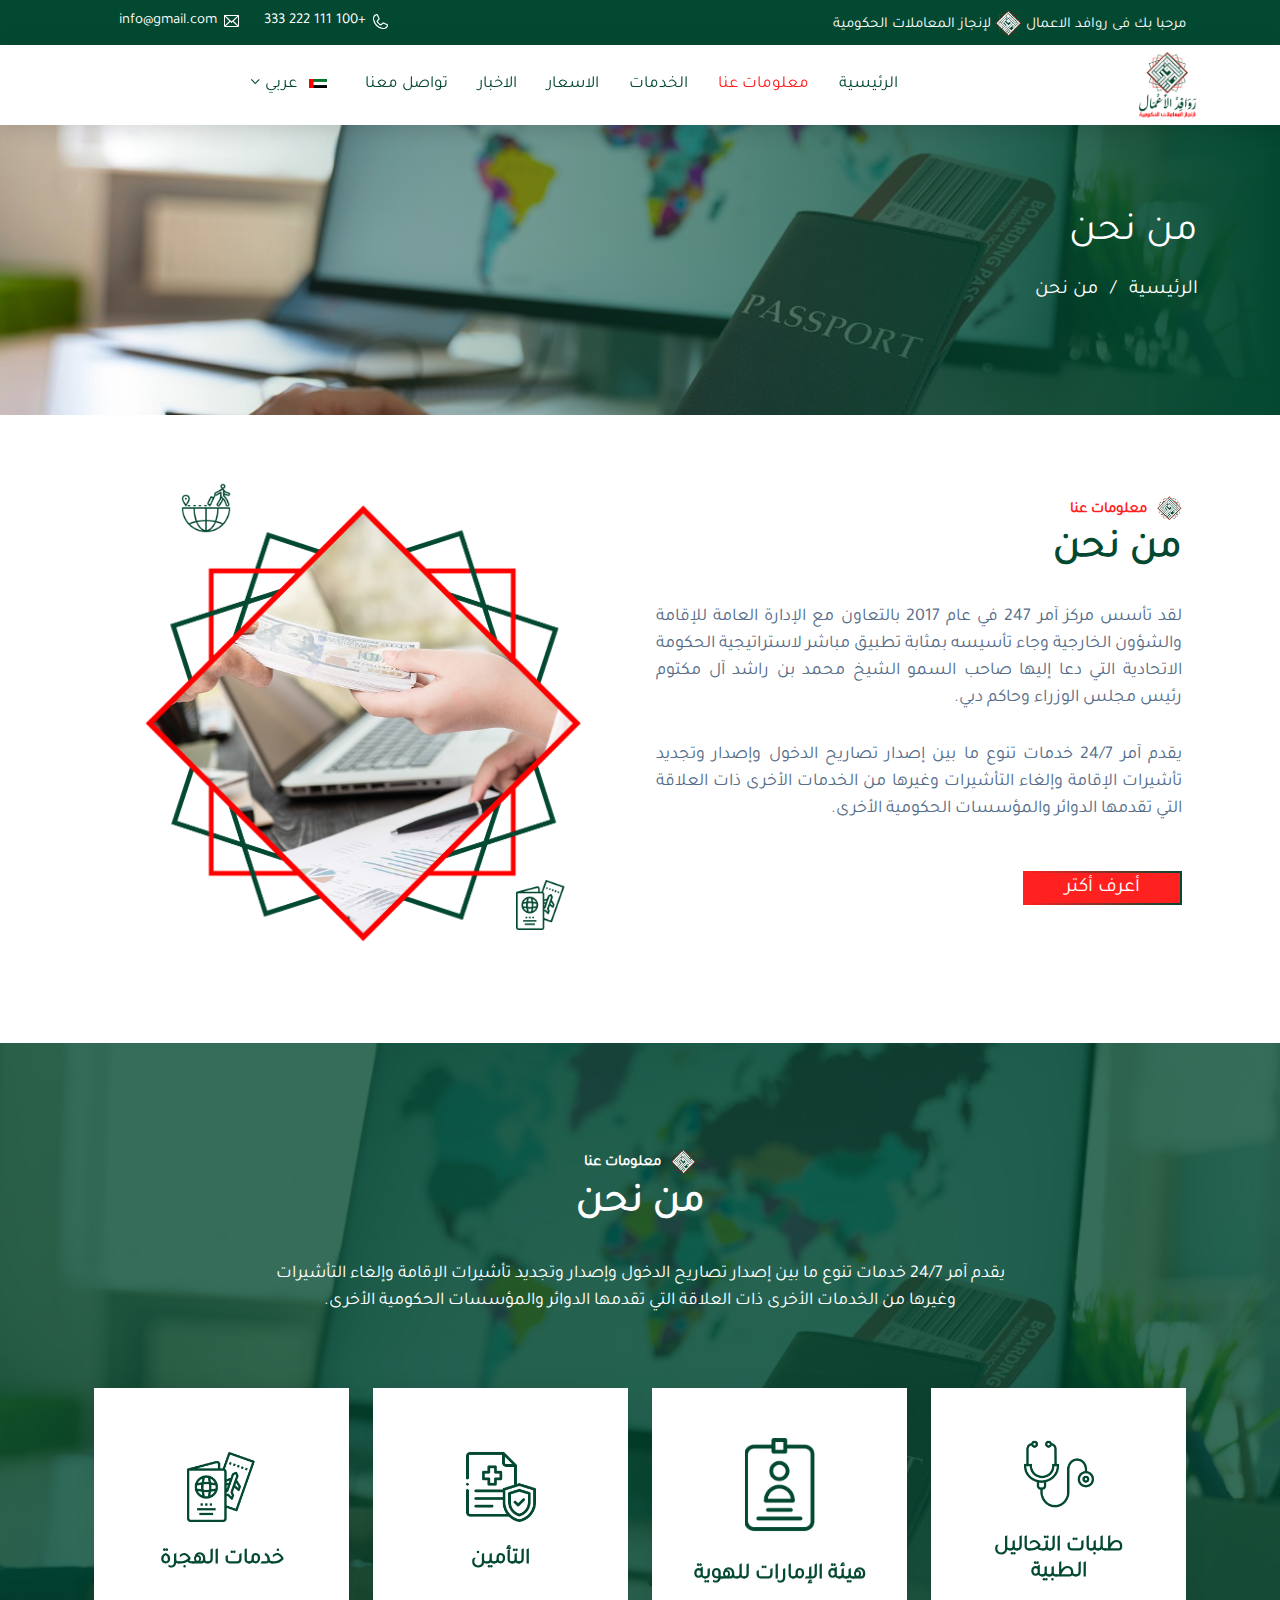
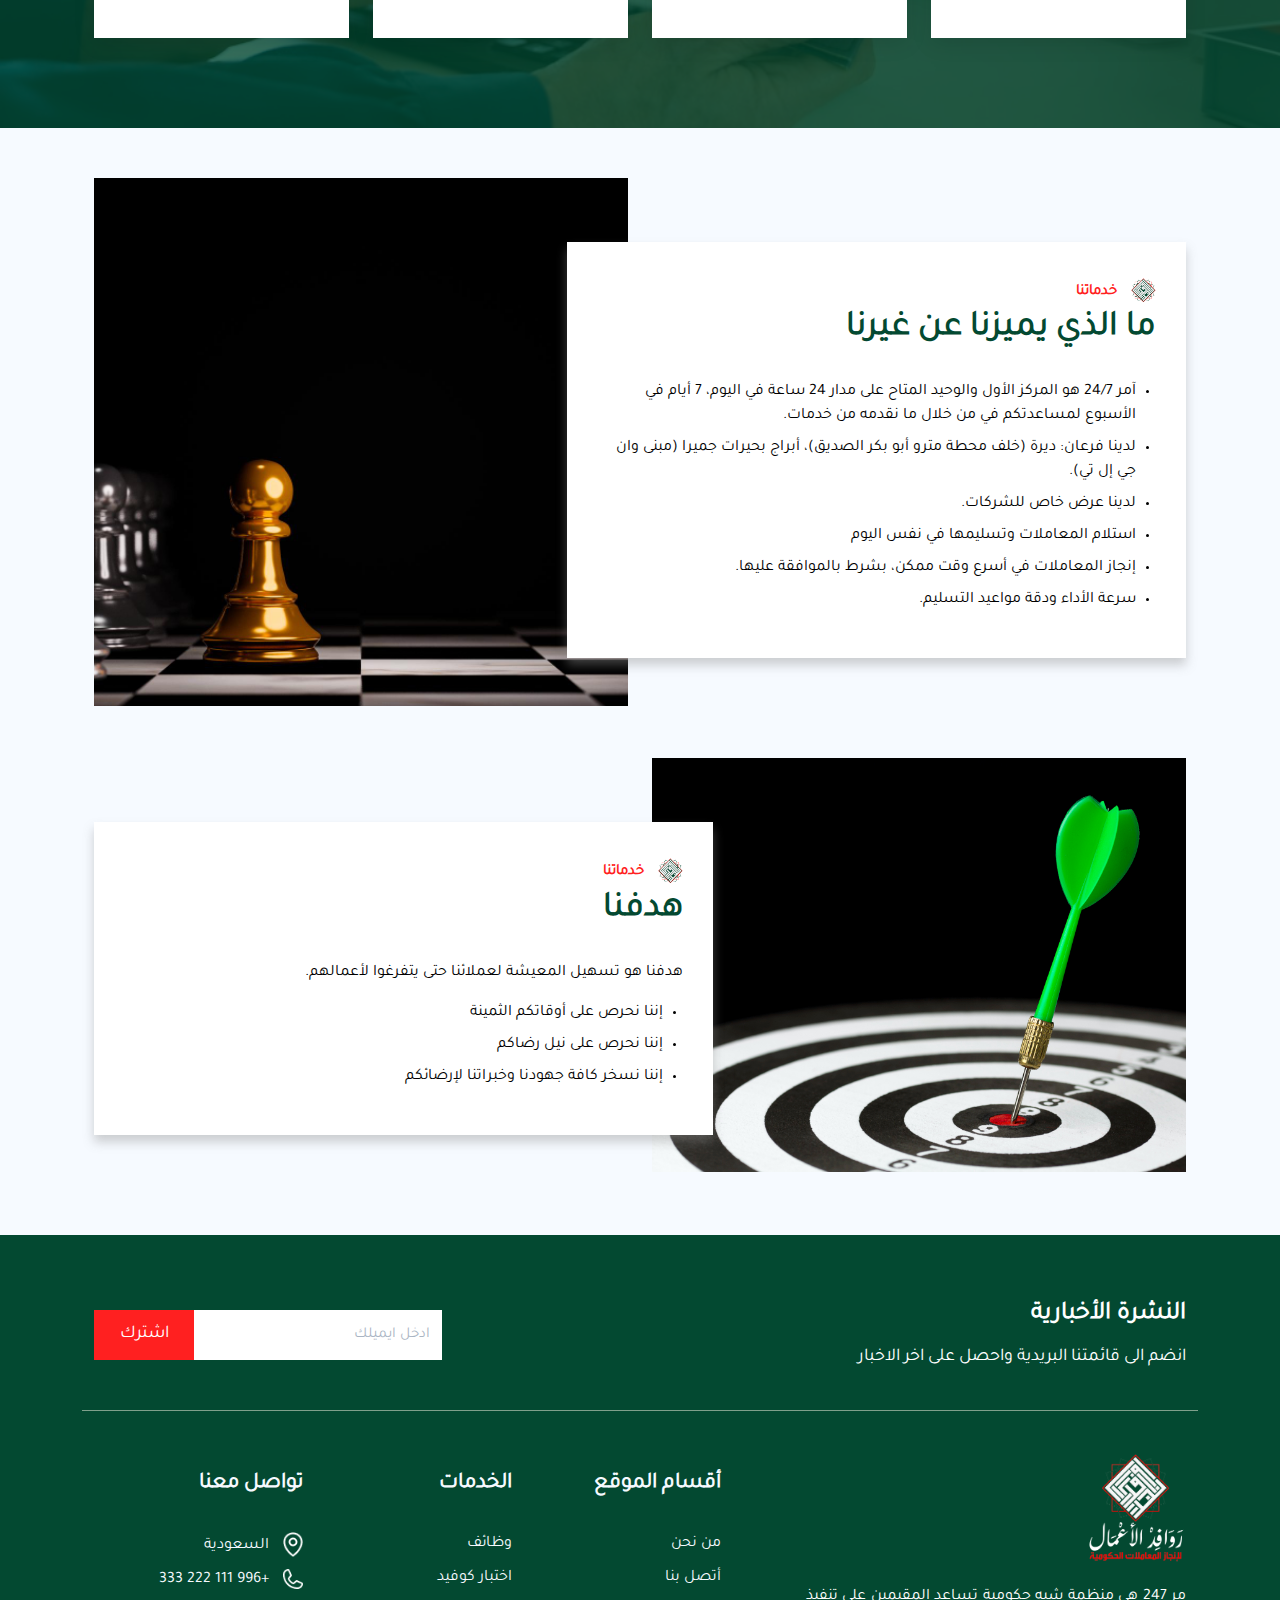
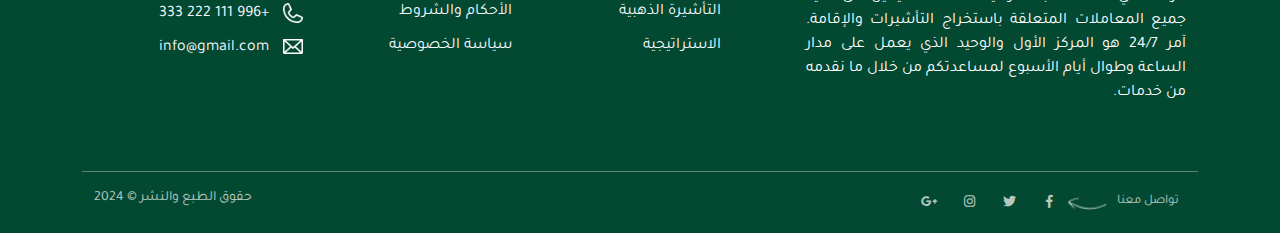
==== commit 6d039526: "about image" ====
--- a/about_us.html
+++ b/about_us.html
@@ -146,15 +146,10 @@
                         <div class="banner_shape2">
                             <img src="assets/images/icons/passport.png" alt="shape image">
                         </div>
-                        <!-- <div class="all" style="position: relative;">
-                            <div class="about-two__image">
-                                <img src="assets/images/home/about1.jpg" width="100%" class="img" alt="about">
-                            </div>
-                            <img src="assets/images/home/fram.png" class="frame_logo" width="100%" alt="">
-                        </div> -->
 
                         <div class="image_logo">
-                            <img src="assets/images/home/fram.png" class="frame_logo" width="100%" alt="">
+                            <img src="assets/images/home/fram.png" class="frame_logo" width="100%" alt=""
+                                style="background-image: url(assets/images/about/about.jpg);background-position: center;">
 
                         </div>
                     </div>
@@ -260,8 +255,8 @@
             </div>
         </div>
     </section>
-     <!--  delivery_service -->
-     <section class="delivery_service right pt-50 pb-50">
+    <!--  delivery_service -->
+    <section class="delivery_service right pt-50 pb-50">
         <div class="container">
             <div class="row m-0">
                 <div class="col-md-6 ">
@@ -270,9 +265,11 @@
                         </h6>
                         <h3 class="title">ما الذي يميزنا عن غيرنا</h3>
                         <ul>
-                            <li>آمر 24/7 هو المركز الأول والوحيد المتاح على مدار 24 ساعة في اليوم، 7 أيام في الأسبوع لمساعدتكم في من خلال ما نقدمه من خدمات.</li>
-                            <li> لدينا فرعان: ديرة (خلف محطة مترو أبو بكر الصديق)، أبراج بحيرات جميرا (مبنى وان جي إل تي). </li>
-                            <li> لدينا عرض خاص للشركات.  </li>
+                            <li>آمر 24/7 هو المركز الأول والوحيد المتاح على مدار 24 ساعة في اليوم، 7 أيام في الأسبوع
+                                لمساعدتكم في من خلال ما نقدمه من خدمات.</li>
+                            <li> لدينا فرعان: ديرة (خلف محطة مترو أبو بكر الصديق)، أبراج بحيرات جميرا (مبنى وان جي إل
+                                تي). </li>
+                            <li> لدينا عرض خاص للشركات. </li>
                             <li> استلام المعاملات وتسليمها في نفس اليوم </li>
                             <li>إنجاز المعاملات في أسرع وقت ممكن، بشرط بالموافقة عليها. </li>
                             <li>سرعة الأداء ودقة مواعيد التسليم.</li>
@@ -285,13 +282,13 @@
             </div>
         </div>
     </section>
-     <!--  Vision  -->
-     <section class="delivery_service pt-50 pb-100">
-        <div class="container">
-            <div class="row m-0">   
+    <!--  Vision  -->
+    <section class="delivery_service pt-50 pb-100">
+        <div class="container">
+            <div class="row m-0">
                 <div class="col-md-6 right_img">
                     <img src="assets/images/home/vision.jpg" width="100%" alt="">
-                </div>             
+                </div>
                 <div class="col-md-6 ">
                     <div class="text_side">
                         <h6 class="sub_title"><img src="assets/images/logo/short-logo.png" width="25px" alt=""> خدماتنا
